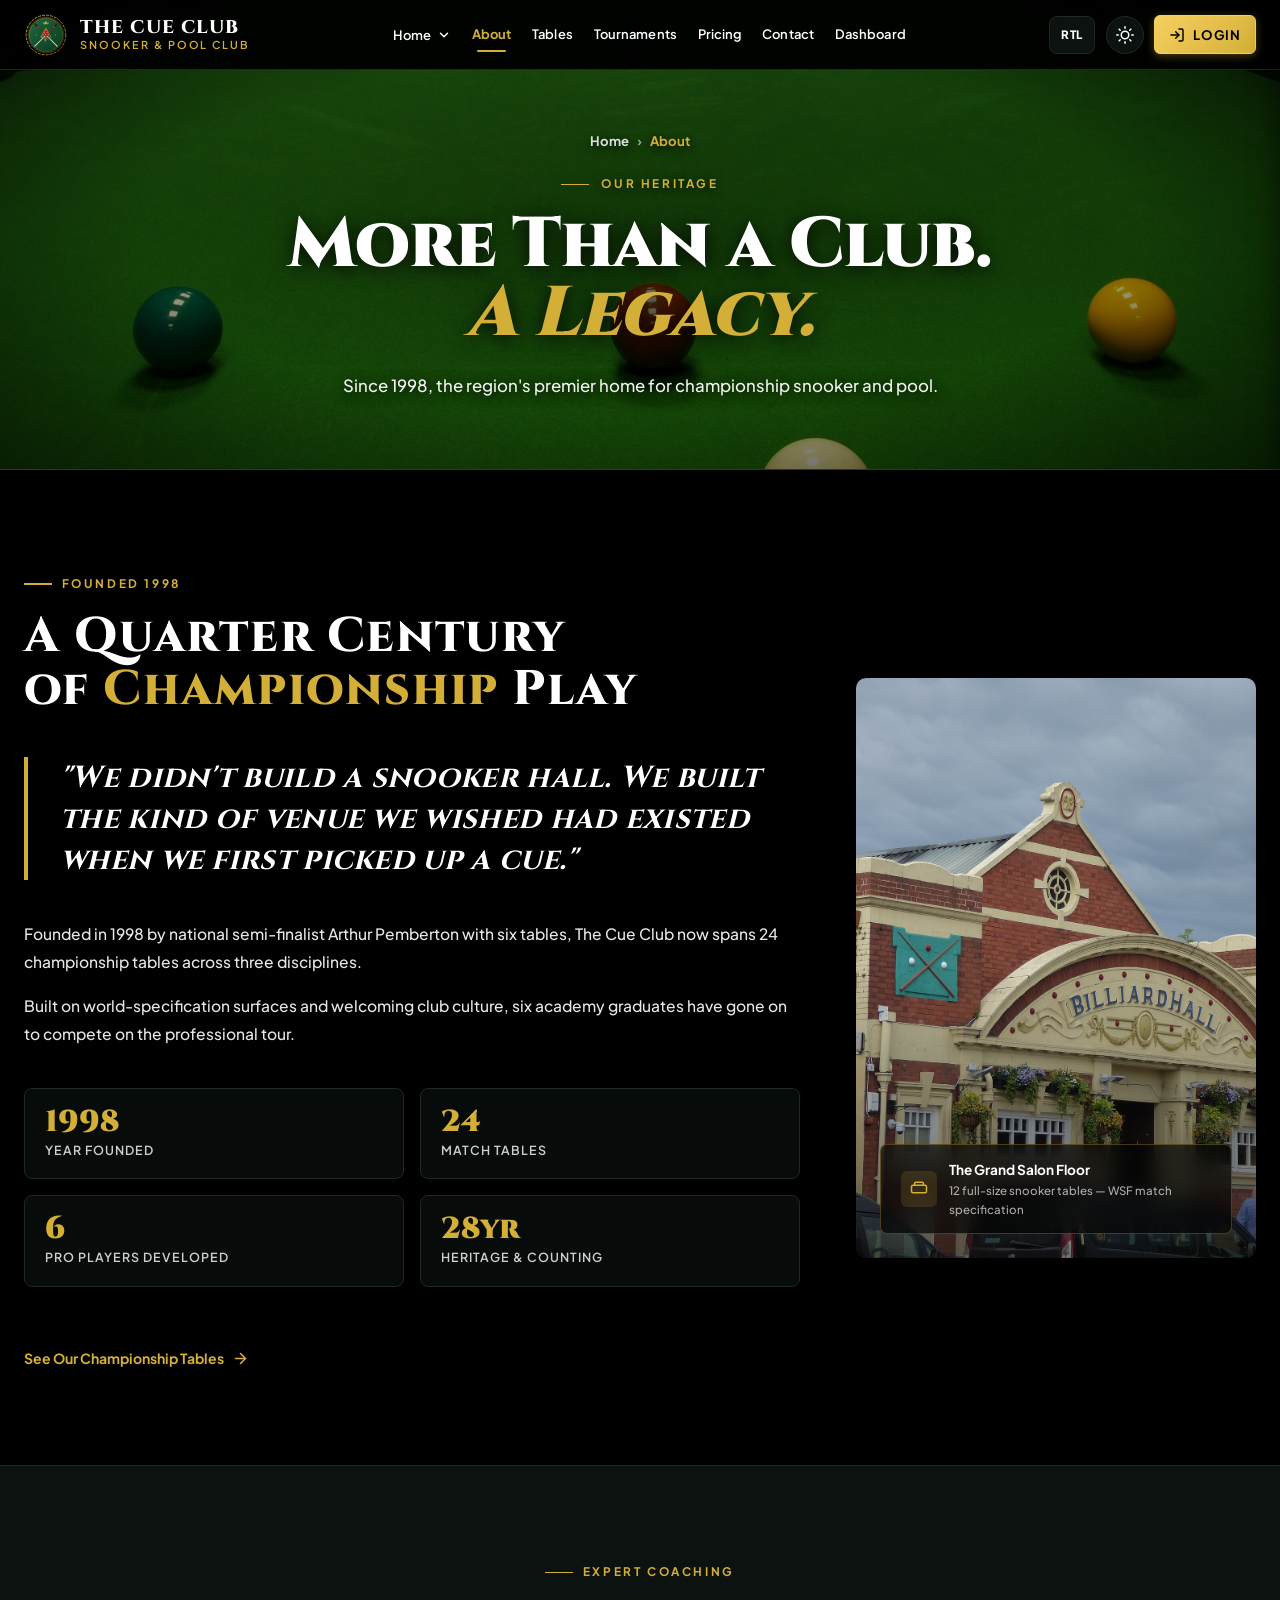
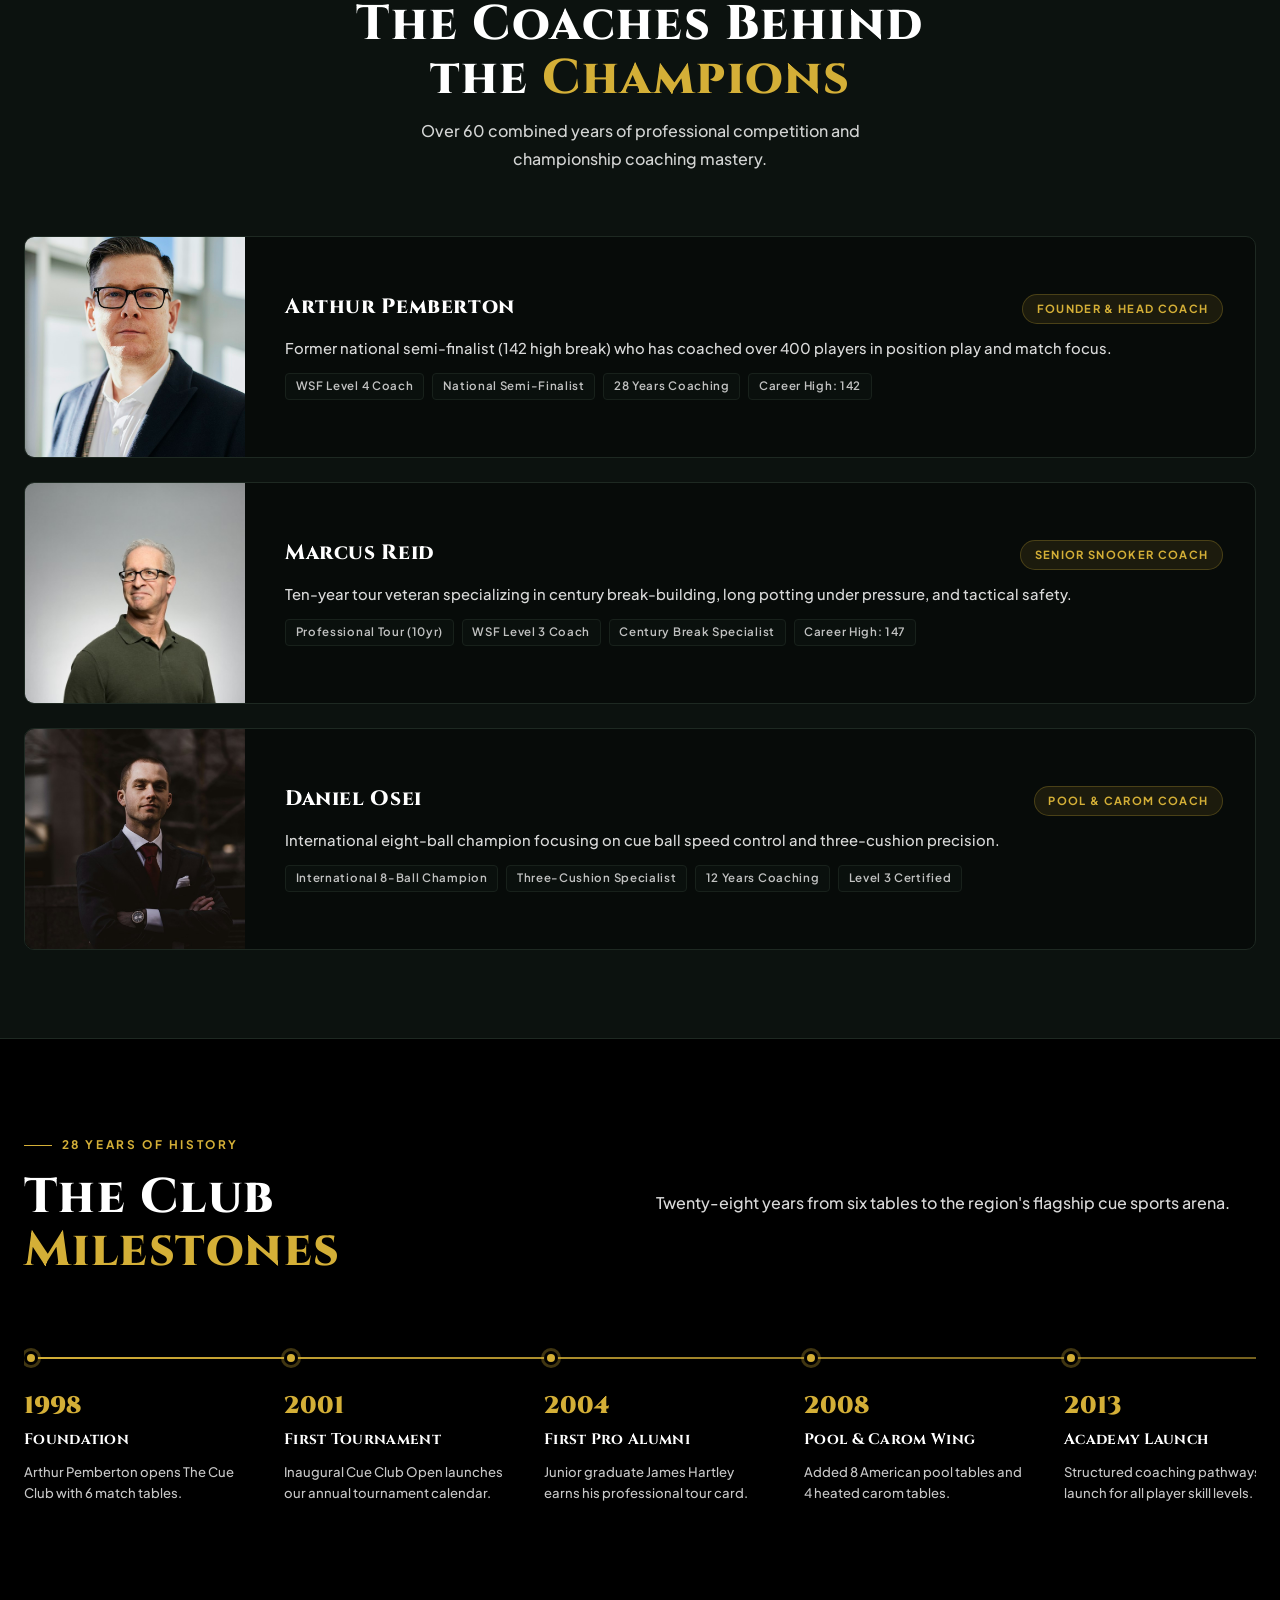
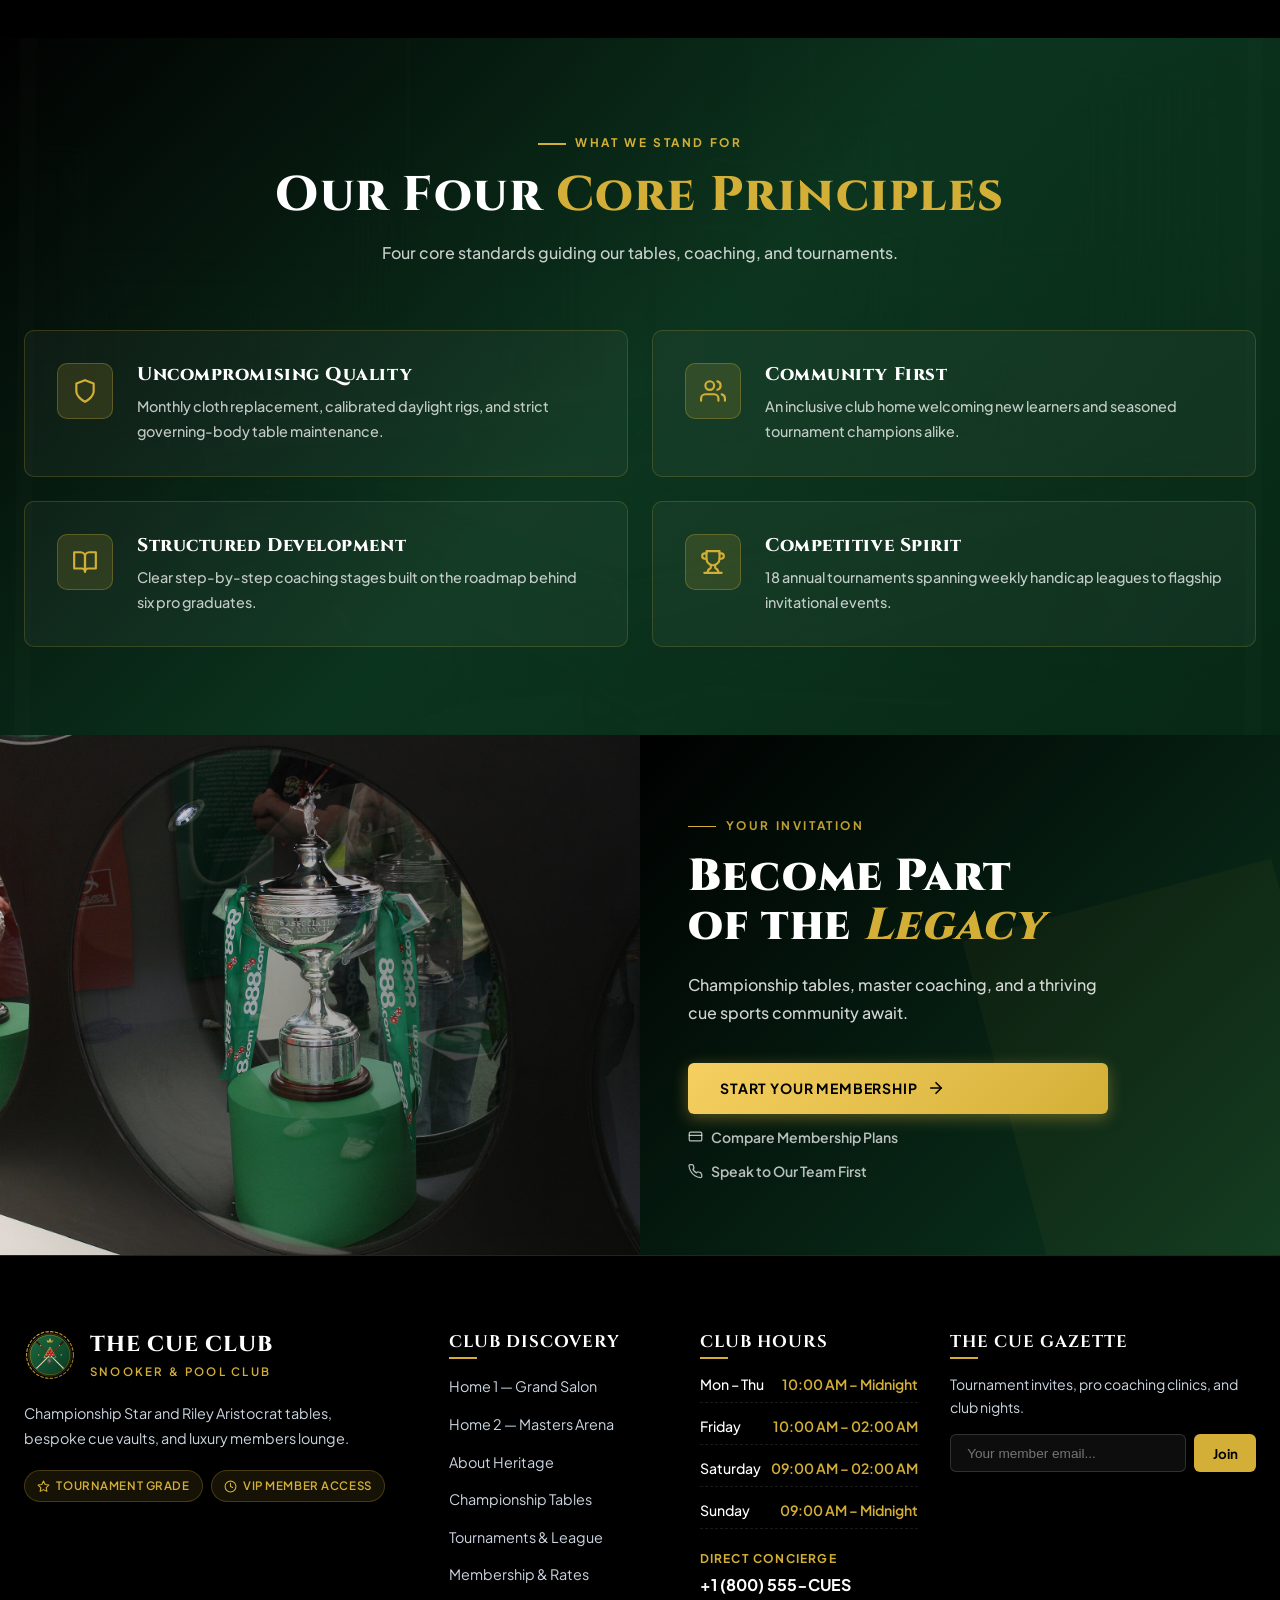
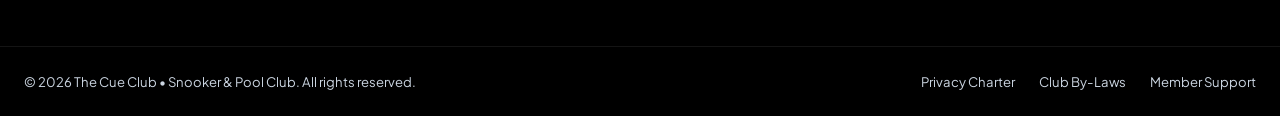
==== about.html @ bf3cac57 "Updated CSS files" ====
<!DOCTYPE html>
<html lang="en" dir="ltr" class="dark">
<head>
  <meta charset="UTF-8">
  <meta name="viewport" content="width=device-width, initial-scale=1.0">
  <title>About The Cue Club | Heritage, Coaches &amp; Values — Snooker &amp; Pool Club</title>
  <meta name="description" content="Discover the heritage, champion coaching team, club milestones, and core values behind The Cue Club — the region's premier snooker and pool venue since 1998.">
  <link rel="icon" type="image/svg+xml" href="assets/images/icons/favicon.svg">
  <link rel="preconnect" href="https://fonts.googleapis.com">
  <link rel="preconnect" href="https://fonts.gstatic.com" crossorigin>
  <link href="https://fonts.googleapis.com/css2?family=Cinzel:wght@500;600;700;800;900&family=Plus+Jakarta+Sans:wght@300;400;500;600;700;800&display=swap" rel="stylesheet">
  <link rel="stylesheet" href="assets/css/style.css">
  <link rel="stylesheet" href="assets/css/about.css">
  <link rel="stylesheet" href="assets/css/responsive.css">
</head>
<body>

  <!-- PAGE LOADER -->
  <div id="cue-loader" role="status" aria-live="polite" aria-label="Loading The Cue Club">
    <div class="loader-emblem">
      <img src="assets/images/icons/logo.svg" alt="The Cue Club" width="90" height="90">
      <div class="loader-ring"></div>
    </div>
    <span class="loader-text">The Cue Club</span>
    <span class="loader-subtext">Our Story</span>
  </div>

  <!-- FIXED HEADER -->
  <header class="cue-header" role="banner">
    <div class="cue-container header-inner">
      <a href="index.html" class="brand-link" aria-label="The Cue Club Home">
        <img src="assets/images/icons/logo.svg" alt="The Cue Club Emblem" class="brand-logo-img" width="44" height="44">
        <div class="brand-text-group">
          <span class="brand-name">The Cue Club</span>
          <span class="brand-subtext">Snooker &amp; Pool Club</span>
        </div>
      </a>
      <nav class="desktop-nav" role="navigation" aria-label="Main Navigation">
        <div class="nav-item has-dropdown">
          <button type="button" class="nav-link dropdown-toggle" aria-expanded="false" aria-haspopup="true">
            <span>Home</span>
            <svg class="dropdown-chevron" viewBox="0 0 24 24" fill="none" stroke-width="2.5" stroke-linecap="round" stroke-linejoin="round" aria-hidden="true"><polyline points="6 9 12 15 18 9"></polyline></svg>
          </button>
          <div class="dropdown-menu" role="menu">
            <a href="index.html" class="dropdown-link" role="menuitem"><span>Home 1 — Grand Salon</span><span class="dropdown-badge">Classic</span></a>
            <a href="home-2.html" class="dropdown-link" role="menuitem"><span>Home 2 — Masters Arena</span><span class="dropdown-badge">Modern</span></a>
          </div>
        </div>
        <div class="nav-item"><a href="about.html" class="nav-link active">About</a></div>
        <div class="nav-item"><a href="tables.html" class="nav-link">Tables</a></div>
        <div class="nav-item"><a href="tournaments.html" class="nav-link">Tournaments</a></div>
        <div class="nav-item"><a href="pricing.html" class="nav-link">Pricing</a></div>
        <div class="nav-item"><a href="contact.html" class="nav-link">Contact</a></div>
        <div class="nav-item"><a href="dashboard.html" class="nav-link">Dashboard</a></div>
      </nav>
      <div class="header-actions">
        <button type="button" class="ctrl-btn rtl-toggle-btn" aria-label="Toggle RTL/LTR" title="Toggle Direction">RTL</button>
        <button type="button" class="ctrl-btn theme-toggle-btn" aria-label="Toggle dark mode" title="Toggle Theme">
          <svg class="sun-icon" viewBox="0 0 24 24" fill="none" stroke-width="2" stroke-linecap="round" stroke-linejoin="round" aria-hidden="true"><circle cx="12" cy="12" r="5"></circle><line x1="12" y1="1" x2="12" y2="3"></line><line x1="12" y1="21" x2="12" y2="23"></line><line x1="4.22" y1="4.22" x2="5.64" y2="5.64"></line><line x1="18.36" y1="18.36" x2="19.78" y2="19.78"></line><line x1="1" y1="12" x2="3" y2="12"></line><line x1="21" y1="12" x2="23" y2="12"></line><line x1="4.22" y1="19.78" x2="5.64" y2="18.36"></line><line x1="18.36" y1="5.64" x2="19.78" y2="4.22"></line></svg>
          <svg class="moon-icon" viewBox="0 0 24 24" fill="none" stroke-width="2" stroke-linecap="round" stroke-linejoin="round" aria-hidden="true"><path d="M21 12.79A9 9 0 1 1 11.21 3 7 7 0 0 0 21 12.79z"></path></svg>
        </button>
        <a href="login.html" class="btn-login" aria-label="Member Login">
          <svg viewBox="0 0 24 24" fill="none" stroke-width="2.2" stroke-linecap="round" stroke-linejoin="round" aria-hidden="true"><path d="M15 3h4a2 2 0 0 1 2 2v14a2 2 0 0 1-2 2h-4"></path><polyline points="10 17 15 12 10 7"></polyline><line x1="15" y1="12" x2="3" y2="12"></line></svg>
          <span>Login</span>
        </a>
        <button type="button" class="mobile-toggle-btn" aria-label="Open mobile menu" aria-expanded="false">
          <svg viewBox="0 0 24 24" fill="none" stroke-width="2.2" stroke-linecap="round" stroke-linejoin="round" aria-hidden="true"><line x1="3" y1="12" x2="21" y2="12"></line><line x1="3" y1="6" x2="21" y2="6"></line><line x1="3" y1="18" x2="21" y2="18"></line></svg>
        </button>
      </div>
    </div>
  </header>

  <!-- MOBILE DRAWER -->
  <div class="mobile-menu-backdrop" aria-hidden="true"></div>
  <aside class="mobile-menu-drawer" role="dialog" aria-modal="true" aria-label="Mobile Navigation">
    <div class="drawer-header">
      <a href="index.html" class="brand-link">
        <img src="assets/images/icons/logo.svg" alt="The Cue Club" class="brand-logo-img" width="38" height="38">
        <div class="brand-text-group">
          <span class="brand-name">The Cue Club</span>
          <span class="brand-subtext">Snooker &amp; Pool Club</span>
        </div>
      </a>
      <button type="button" class="drawer-close-btn" aria-label="Close menu">
        <svg viewBox="0 0 24 24" fill="none" stroke-width="2.5" stroke-linecap="round" stroke-linejoin="round" aria-hidden="true"><line x1="18" y1="6" x2="6" y2="18"></line><line x1="6" y1="6" x2="18" y2="18"></line></svg>
      </button>
    </div>
    <div class="drawer-controls-bar">
      <div class="drawer-control-item">
        <span>Dark Mode</span>
        <button type="button" class="ctrl-btn theme-toggle-btn" aria-label="Toggle dark mode">
          <svg class="sun-icon" viewBox="0 0 24 24" fill="none" stroke-width="2" stroke-linecap="round" stroke-linejoin="round" aria-hidden="true"><circle cx="12" cy="12" r="5"></circle><line x1="12" y1="1" x2="12" y2="3"></line><line x1="12" y1="21" x2="12" y2="23"></line></svg>
          <svg class="moon-icon" viewBox="0 0 24 24" fill="none" stroke-width="2" stroke-linecap="round" stroke-linejoin="round" aria-hidden="true"><path d="M21 12.79A9 9 0 1 1 11.21 3 7 7 0 0 0 21 12.79z"></path></svg>
        </button>
      </div>
      <div class="drawer-control-item">
        <span>RTL / LTR</span>
        <button type="button" class="ctrl-btn rtl-toggle-btn" aria-label="Toggle RTL">RTL</button>
      </div>
    </div>
    <nav class="drawer-nav" role="navigation" aria-label="Mobile Navigation">
      <div class="mobile-accordion-item">
        <button type="button" class="mobile-nav-link mobile-accordion-toggle" aria-expanded="false">
          <span>Home</span>
          <svg class="mobile-accordion-icon" viewBox="0 0 24 24" fill="none" stroke-width="2.5" stroke-linecap="round" stroke-linejoin="round" aria-hidden="true"><polyline points="6 9 12 15 18 9"></polyline></svg>
        </button>
        <div class="mobile-submenu">
          <a href="index.html" class="mobile-sub-link"><span>Home 1 — Grand Salon</span><span class="dropdown-badge">Classic</span></a>
          <a href="home-2.html" class="mobile-sub-link"><span>Home 2 — Masters Arena</span><span class="dropdown-badge">Modern</span></a>
        </div>
      </div>
      <a href="about.html" class="mobile-nav-link active">About</a>
      <a href="tables.html" class="mobile-nav-link">Tables</a>
      <a href="tournaments.html" class="mobile-nav-link">Tournaments</a>
      <a href="pricing.html" class="mobile-nav-link">Pricing</a>
      <a href="contact.html" class="mobile-nav-link">Contact</a>
      <a href="dashboard.html" class="mobile-nav-link">Dashboard</a>
    </nav>
    <div class="drawer-footer">
      <a href="login.html" class="btn-login" aria-label="Member Login">
        <svg viewBox="0 0 24 24" fill="none" stroke-width="2.2" stroke-linecap="round" stroke-linejoin="round" aria-hidden="true"><path d="M15 3h4a2 2 0 0 1 2 2v14a2 2 0 0 1-2 2h-4"></path><polyline points="10 17 15 12 10 7"></polyline><line x1="15" y1="12" x2="3" y2="12"></line></svg>
        <span>Member Login</span>
      </a>
    </div>
  </aside>

  <main id="main-content">

    <!-- PAGE BANNER (not counted as a section) -->
    <div class="ab-page-banner" role="banner" aria-label="About Page Header">
      <div class="ab-page-banner-bg" aria-hidden="true">
        <img src="assets/images/sections/home1-tables-overview.jpg" alt="" role="presentation" width="1600" height="900">
        <div class="ab-page-banner-overlay"></div>
      </div>
      <div class="cue-container">
        <div class="ab-page-banner-inner">
          <nav class="ab-breadcrumb" aria-label="Breadcrumb">
            <a href="index.html">Home</a>
            <span class="ab-breadcrumb-sep" aria-hidden="true">›</span>
            <span class="ab-breadcrumb-current">About</span>
          </nav>
          <div class="ab-page-banner-eyebrow">
            <span class="ab-rule" aria-hidden="true"></span>
            Our Heritage
          </div>
          <h1 class="ab-page-banner-title">
            More Than a Club.<br>
            <em>A Legacy.</em>
          </h1>
          <p class="ab-page-banner-desc">Since 1998, the region's premier home for championship snooker and pool.</p>
        </div>
      </div>
    </div>

    <!-- ========================================================================
         SECTION 1 — HERITAGE STORY
         Layout: Editorial text + pull-quote LEFT | Tall framed image RIGHT
         Unique: Pull-quote bar, right-side tall portrait image, fact grid
         ======================================================================== -->
    <section class="ab-heritage" aria-label="Club Heritage Story">
      <div class="cue-container">
        <div class="ab-heritage-inner">

          <!-- Left: Text + Pull-Quote -->
          <div class="ab-heritage-left">
            <div>
              <div class="ab-eyebrow">
                <span class="ab-rule" aria-hidden="true"></span>
                Founded 1998
              </div>
              <h2 class="ab-title">A Quarter Century<br>of <span class="ab-gold">Championship</span> Play</h2>
            </div>

            <div class="ab-pull-quote">
              <p class="ab-pull-quote-text">"We didn't build a snooker hall. We built the kind of venue we wished had existed when we first picked up a cue."</p>
            </div>

            <div class="ab-heritage-body">
              <p>Founded in 1998 by national semi-finalist Arthur Pemberton with six tables, The Cue Club now spans 24 championship tables across three disciplines.</p>
              <p>Built on world-specification surfaces and welcoming club culture, six academy graduates have gone on to compete on the professional tour.</p>
            </div>

            <div class="ab-heritage-facts">
              <div class="ab-fact-item">
                <span class="ab-fact-num">1998</span>
                <span class="ab-fact-label">Year Founded</span>
              </div>
              <div class="ab-fact-item">
                <span class="ab-fact-num">24</span>
                <span class="ab-fact-label">Match Tables</span>
              </div>
              <div class="ab-fact-item">
                <span class="ab-fact-num">6</span>
                <span class="ab-fact-label">Pro Players Developed</span>
              </div>
              <div class="ab-fact-item">
                <span class="ab-fact-num">28yr</span>
                <span class="ab-fact-label">Heritage &amp; Counting</span>
              </div>
            </div>

            <a href="tables.html" class="ab-link" aria-label="See our championship tables">
              <span>See Our Championship Tables</span>
              <svg viewBox="0 0 24 24" fill="none" stroke-width="2.2" stroke-linecap="round" stroke-linejoin="round" aria-hidden="true"><line x1="5" y1="12" x2="19" y2="12"></line><polyline points="12 5 19 12 12 19"></polyline></svg>
            </a>
          </div>

          <!-- Right: Tall Framed Image -->
          <div class="ab-heritage-img-col">
            <div class="ab-heritage-img-frame">
              <img src="assets/images/about/about-heritage-interior.jpg"
                   alt="Grand interior of The Cue Club showing rows of championship tables under warm overhead spotlights in the heritage venue"
                   width="800" height="1000" loading="lazy">
              <div class="ab-heritage-img-caption">
                <div class="ab-heritage-img-caption-icon" aria-hidden="true">
                  <svg viewBox="0 0 24 24" fill="none" stroke-width="2" stroke-linecap="round" stroke-linejoin="round"><rect x="2" y="7" width="20" height="10" rx="2"></rect><path d="M6 7V5a2 2 0 0 1 2-2h8a2 2 0 0 1 2 2v2"></path></svg>
                </div>
                <div class="ab-heritage-img-caption-text">
                  <strong>The Grand Salon Floor</strong>
                  <span>12 full-size snooker tables — WSF match specification</span>
                </div>
              </div>
            </div>
          </div>

        </div>
      </div>
    </section>

    <!-- ========================================================================
         SECTION 2 — COACHING TEAM
         Layout: 3 horizontal coach biography rows (portrait left + text right)
         Unique: Horizontal biopraphical rows — not cards, not mosaic, not timeline
         ======================================================================== -->
    <section class="ab-team" aria-label="Coaching Team">
      <div class="cue-container">

        <div class="ab-team-header">
          <div class="ab-eyebrow" style="justify-content:center;">
            <span class="ab-rule" aria-hidden="true"></span>
            Expert Coaching
          </div>
          <h2 class="ab-title">The Coaches Behind<br>the <span class="ab-gold">Champions</span></h2>
          <p>Over 60 combined years of professional competition and championship coaching mastery.</p>
        </div>

        <div class="ab-team-list">

          <!-- Coach 1 -->
          <article class="ab-coach-row">
            <div class="ab-coach-portrait">
              <img src="assets/images/about/about-coach-1.jpg"
                   alt="Arthur Pemberton, Founder and Head Coach at The Cue Club, former national semi-finalist"
                   width="440" height="440" loading="lazy">
            </div>
            <div class="ab-coach-info">
              <div class="ab-coach-title-row">
                <h3 class="ab-coach-name">Arthur Pemberton</h3>
                <span class="ab-coach-role">Founder &amp; Head Coach</span>
              </div>
              <p class="ab-coach-bio">Former national semi-finalist (142 high break) who has coached over 400 players in position play and match focus.</p>
              <div class="ab-coach-credentials">
                <span class="ab-credential-tag">WSF Level 4 Coach</span>
                <span class="ab-credential-tag">National Semi-Finalist</span>
                <span class="ab-credential-tag">28 Years Coaching</span>
                <span class="ab-credential-tag">Career High: 142</span>
              </div>
            </div>
          </article>

          <!-- Coach 2 -->
          <article class="ab-coach-row">
            <div class="ab-coach-portrait">
              <img src="assets/images/about/about-coach-2.jpg"
                   alt="Marcus Reid, Senior Snooker Coach at The Cue Club specialising in break-building and tournament preparation"
                   width="440" height="440" loading="lazy">
            </div>
            <div class="ab-coach-info">
              <div class="ab-coach-title-row">
                <h3 class="ab-coach-name">Marcus Reid</h3>
                <span class="ab-coach-role">Senior Snooker Coach</span>
              </div>
              <p class="ab-coach-bio">Ten-year tour veteran specializing in century break-building, long potting under pressure, and tactical safety.</p>
              <div class="ab-coach-credentials">
                <span class="ab-credential-tag">Professional Tour (10yr)</span>
                <span class="ab-credential-tag">WSF Level 3 Coach</span>
                <span class="ab-credential-tag">Century Break Specialist</span>
                <span class="ab-credential-tag">Career High: 147</span>
              </div>
            </div>
          </article>

          <!-- Coach 3 -->
          <article class="ab-coach-row">
            <div class="ab-coach-portrait">
              <img src="assets/images/about/about-coach-3.jpg"
                   alt="Daniel Osei, Pool and Carom Coach at The Cue Club, international eight-ball champion"
                   width="440" height="440" loading="lazy">
            </div>
            <div class="ab-coach-info">
              <div class="ab-coach-title-row">
                <h3 class="ab-coach-name">Daniel Osei</h3>
                <span class="ab-coach-role">Pool &amp; Carom Coach</span>
              </div>
              <p class="ab-coach-bio">International eight-ball champion focusing on cue ball speed control and three-cushion precision.</p>
              <div class="ab-coach-credentials">
                <span class="ab-credential-tag">International 8-Ball Champion</span>
                <span class="ab-credential-tag">Three-Cushion Specialist</span>
                <span class="ab-credential-tag">12 Years Coaching</span>
                <span class="ab-credential-tag">Level 3 Certified</span>
              </div>
            </div>
          </article>

        </div>
      </div>
    </section>

    <!-- ========================================================================
         SECTION 3 — CLUB MILESTONES TIMELINE (Horizontal Scroll)
         Layout: Horizontal scrollable milestone track with connecting gold line
         Unique: Horizontal milestone timeline — H2 used vertical, H1 unused
         ======================================================================== -->
    <section class="ab-milestones" aria-label="Club History Milestones">
      <div class="cue-container">

        <div class="ab-milestones-header">
          <div>
            <div class="ab-eyebrow">
              <span class="ab-rule" aria-hidden="true"></span>
              28 Years of History
            </div>
            <h2 class="ab-title">The Club<br><span class="ab-gold">Milestones</span></h2>
          </div>
          <div class="ab-milestones-header-right">
            <p>Twenty-eight years from six tables to the region's flagship cue sports arena.</p>
          </div>
        </div>

        <!-- Horizontal scrollable timeline -->
        <div class="ab-timeline-scroll" role="region" aria-label="Scrollable club history timeline">
          <div class="ab-timeline-track">

            <div class="ab-milestone">
              <div class="ab-milestone-dot" aria-hidden="true"></div>
              <div class="ab-milestone-year">1998</div>
              <div class="ab-milestone-title">Foundation</div>
              <p class="ab-milestone-desc">Arthur Pemberton opens The Cue Club with 6 match tables.</p>
            </div>

            <div class="ab-milestone">
              <div class="ab-milestone-dot" aria-hidden="true"></div>
              <div class="ab-milestone-year">2001</div>
              <div class="ab-milestone-title">First Tournament</div>
              <p class="ab-milestone-desc">Inaugural Cue Club Open launches our annual tournament calendar.</p>
            </div>

            <div class="ab-milestone">
              <div class="ab-milestone-dot" aria-hidden="true"></div>
              <div class="ab-milestone-year">2004</div>
              <div class="ab-milestone-title">First Pro Alumni</div>
              <p class="ab-milestone-desc">Junior graduate James Hartley earns his professional tour card.</p>
            </div>

            <div class="ab-milestone">
              <div class="ab-milestone-dot" aria-hidden="true"></div>
              <div class="ab-milestone-year">2008</div>
              <div class="ab-milestone-title">Pool &amp; Carom Wing</div>
              <p class="ab-milestone-desc">Added 8 American pool tables and 4 heated carom tables.</p>
            </div>

            <div class="ab-milestone">
              <div class="ab-milestone-dot" aria-hidden="true"></div>
              <div class="ab-milestone-year">2013</div>
              <div class="ab-milestone-title">Academy Launch</div>
              <p class="ab-milestone-desc">Structured coaching pathways launch for all player skill levels.</p>
            </div>

            <div class="ab-milestone">
              <div class="ab-milestone-dot" aria-hidden="true"></div>
              <div class="ab-milestone-year">2017</div>
              <div class="ab-milestone-title">WSF Accreditation</div>
              <p class="ab-milestone-desc">Awarded World Snooker Federation coaching facility accreditation.</p>
            </div>

            <div class="ab-milestone">
              <div class="ab-milestone-dot" aria-hidden="true"></div>
              <div class="ab-milestone-year">2021</div>
              <div class="ab-milestone-title">Digital Dashboard</div>
              <p class="ab-milestone-desc">Launched online table reservations, hours tracking, and tournament entry.</p>
            </div>

            <div class="ab-milestone">
              <div class="ab-milestone-dot" aria-hidden="true"></div>
              <div class="ab-milestone-year">2026</div>
              <div class="ab-milestone-title">Today</div>
              <p class="ab-milestone-desc">24 championship tables, 1,200+ members, and 18 annual tournaments.</p>
            </div>

          </div>
        </div>

      </div>
    </section>

    <!-- ========================================================================
         SECTION 4 — VALUES & PHILOSOPHY
         Layout: Full-width emerald field + 2×2 value pillars grid with icons
         Unique: Brand philosophy on immersive emerald background — not in H1 or H2
         ======================================================================== -->
    <section class="ab-values" aria-label="Club Values and Philosophy">
      <div class="ab-values-bg" aria-hidden="true">
        <img src="assets/images/about/about-club-philosophy.jpg"
             alt="" role="presentation" width="1400" height="800" loading="lazy">
        <div class="ab-values-bg-overlay"></div>
      </div>
      <div class="ab-values-inner">
        <div class="cue-container">

          <div class="ab-values-header">
            <div class="ab-eyebrow" style="justify-content:center;">
              <span class="ab-rule" aria-hidden="true"></span>
              What We Stand For
            </div>
            <h2 class="ab-title">Our Four <span style="color:var(--color-gold);">Core Principles</span></h2>
            <p>Four core standards guiding our tables, coaching, and tournaments.</p>
          </div>

          <div class="ab-values-grid">

            <div class="ab-value-block">
              <div class="ab-value-icon" aria-hidden="true">
                <svg viewBox="0 0 24 24" fill="none" stroke-width="2" stroke-linecap="round" stroke-linejoin="round"><path d="M12 22s8-4 8-10V5l-8-3-8 3v7c0 6 8 10 8 10z"></path></svg>
              </div>
              <div class="ab-value-text">
                <h3 class="ab-value-title">Uncompromising Quality</h3>
                <p class="ab-value-desc">Monthly cloth replacement, calibrated daylight rigs, and strict governing-body table maintenance.</p>
              </div>
            </div>

            <div class="ab-value-block">
              <div class="ab-value-icon" aria-hidden="true">
                <svg viewBox="0 0 24 24" fill="none" stroke-width="2" stroke-linecap="round" stroke-linejoin="round"><path d="M17 21v-2a4 4 0 0 0-4-4H5a4 4 0 0 0-4 4v2"></path><circle cx="9" cy="7" r="4"></circle><path d="M23 21v-2a4 4 0 0 0-3-3.87"></path><path d="M16 3.13a4 4 0 0 1 0 7.75"></path></svg>
              </div>
              <div class="ab-value-text">
                <h3 class="ab-value-title">Community First</h3>
                <p class="ab-value-desc">An inclusive club home welcoming new learners and seasoned tournament champions alike.</p>
              </div>
            </div>

            <div class="ab-value-block">
              <div class="ab-value-icon" aria-hidden="true">
                <svg viewBox="0 0 24 24" fill="none" stroke-width="2" stroke-linecap="round" stroke-linejoin="round"><path d="M2 3h6a4 4 0 0 1 4 4v14a3 3 0 0 0-3-3H2z"></path><path d="M22 3h-6a4 4 0 0 0-4 4v14a3 3 0 0 1 3-3h7z"></path></svg>
              </div>
              <div class="ab-value-text">
                <h3 class="ab-value-title">Structured Development</h3>
                <p class="ab-value-desc">Clear step-by-step coaching stages built on the roadmap behind six pro graduates.</p>
              </div>
            </div>

            <div class="ab-value-block">
              <div class="ab-value-icon" aria-hidden="true">
                <svg viewBox="0 0 24 24" fill="none" stroke-width="2" stroke-linecap="round" stroke-linejoin="round"><path d="M6 9H4.5a2.5 2.5 0 0 1 0-5H6"></path><path d="M18 9h1.5a2.5 2.5 0 0 0 0-5H18"></path><path d="M4 22h16"></path><path d="M10 14.66V17c0 .55-.47.98-.97 1.21C7.85 18.75 7 20.24 7 22"></path><path d="M14 14.66V17c0 .55.47.98.97 1.21C16.15 18.75 17 20.24 17 22"></path><path d="M18 2H6v7a6 6 0 0 0 12 0V2z"></path></svg>
              </div>
              <div class="ab-value-text">
                <h3 class="ab-value-title">Competitive Spirit</h3>
                <p class="ab-value-desc">18 annual tournaments spanning weekly handicap leagues to flagship invitational events.</p>
              </div>
            </div>

          </div>
        </div>
      </div>
    </section>

    <!-- ========================================================================
         SECTION 5 — CLOSING CTA (Mandatory Final Section)
         Layout: Left full image panel | Right dark emerald content side
         Reversed from Heritage section (Heritage: image right; CTA: image left)
         ======================================================================== -->
    <section class="ab-cta" aria-label="Join The Cue Club Membership CTA">
      <div class="ab-cta-inner">

        <!-- Left: Image -->
        <div class="ab-cta-img-side">
          <img src="assets/images/about/about-trophy-wall.jpg"
               alt="The Cue Club trophy wall displaying tournament victories and championship shields spanning 28 years of competitive history"
               width="900" height="700" loading="lazy">
          <div class="ab-cta-img-overlay" aria-hidden="true"></div>
        </div>

        <!-- Right: Dark Content Panel -->
        <div class="ab-cta-content-side">
          <div class="ab-cta-content">
            <div class="ab-eyebrow" style="color:rgba(212,175,55,0.9);">
              <span class="ab-rule" aria-hidden="true"></span>
              Your Invitation
            </div>
            <h2 class="ab-cta-title">
              Become Part<br>of the <em>Legacy</em>
            </h2>
            <p class="ab-cta-desc">Championship tables, master coaching, and a thriving cue sports community await.</p>
            <div class="ab-cta-actions">
              <a href="login.html" class="ab-btn" aria-label="Start your membership today">
                <span>Start Your Membership</span>
                <svg viewBox="0 0 24 24" fill="none" stroke-width="2.2" stroke-linecap="round" stroke-linejoin="round" aria-hidden="true"><line x1="5" y1="12" x2="19" y2="12"></line><polyline points="12 5 19 12 12 19"></polyline></svg>
              </a>
              <a href="pricing.html" class="ab-cta-sublink" aria-label="View membership pricing">
                <svg viewBox="0 0 24 24" fill="none" stroke-width="2" stroke-linecap="round" stroke-linejoin="round" aria-hidden="true"><rect x="2" y="5" width="20" height="14" rx="2"></rect><line x1="2" y1="10" x2="22" y2="10"></line></svg>
                <span>Compare Membership Plans</span>
              </a>
              <a href="contact.html" class="ab-cta-sublink" aria-label="Contact the club">
                <svg viewBox="0 0 24 24" fill="none" stroke-width="2" stroke-linecap="round" stroke-linejoin="round" aria-hidden="true"><path d="M22 16.92v3a2 2 0 0 1-2.18 2 19.79 19.79 0 0 1-8.63-3.07A19.5 19.5 0 0 1 4.69 12 19.79 19.79 0 0 1 1.65 3.18 2 2 0 0 1 3.62 1h3a2 2 0 0 1 2 1.72c.127.96.361 1.903.7 2.81a2 2 0 0 1-.45 2.11L7.91 8.6a16 16 0 0 0 5.55 5.55l.96-.86a2 2 0 0 1 2.11-.45c.907.339 1.85.573 2.81.7A2 2 0 0 1 21 15.4z"></path></svg>
                <span>Speak to Our Team First</span>
              </a>
            </div>
          </div>
        </div>

      </div>
    </section>

  </main>

  <!-- SCROLL TO TOP -->
  <button id="scroll-to-top" type="button" aria-label="Scroll to top">
    <svg viewBox="0 0 24 24" fill="none" stroke-width="2.5" stroke-linecap="round" stroke-linejoin="round" aria-hidden="true"><polyline points="18 15 12 9 6 15"></polyline></svg>
  </button>

  <!-- SHARED FOOTER -->
  <footer class="cue-footer" role="contentinfo">
    <div class="cue-container footer-top">
      <div class="footer-grid">
        <div class="footer-brand-col">
          <div class="footer-brand-header">
            <img src="assets/images/icons/logo.svg" alt="The Cue Club Crest" class="footer-logo-img" width="52" height="52">
            <div>
              <span class="footer-brand-name">The Cue Club</span>
              <div class="footer-brand-sub">Snooker &amp; Pool Club</div>
            </div>
          </div>
          <p class="footer-bio">Championship Star and Riley Aristocrat tables, bespoke cue vaults, and luxury members lounge.</p>
          <div class="footer-badges">
            <span class="footer-badge">
              <svg viewBox="0 0 24 24" fill="none" stroke-width="2" stroke-linecap="round" stroke-linejoin="round" aria-hidden="true"><path d="M12 2l3.09 6.26L22 9.27l-5 4.87 1.18 6.88L12 17.77l-6.18 3.25L7 14.14 2 9.27l6.91-1.01L12 2z"></path></svg>
              Tournament Grade
            </span>
            <span class="footer-badge">
              <svg viewBox="0 0 24 24" fill="none" stroke-width="2" stroke-linecap="round" stroke-linejoin="round" aria-hidden="true"><circle cx="12" cy="12" r="10"></circle><polyline points="12 6 12 12 16 14"></polyline></svg>
              VIP Member Access
            </span>
          </div>
        </div>
        <div>
          <h4 class="footer-heading">Club Discovery</h4>
          <ul class="footer-links">
            <li><a href="index.html">Home 1 — Grand Salon</a></li>
            <li><a href="home-2.html">Home 2 — Masters Arena</a></li>
            <li><a href="about.html">About Heritage</a></li>
            <li><a href="tables.html">Championship Tables</a></li>
            <li><a href="tournaments.html">Tournaments &amp; League</a></li>
            <li><a href="pricing.html">Membership &amp; Rates</a></li>
          </ul>
        </div>
        <div>
          <h4 class="footer-heading">Club Hours</h4>
          <div class="footer-schedule">
            <div class="schedule-row"><span class="schedule-day">Mon &ndash; Thu</span><span class="schedule-time">10:00 AM &ndash; Midnight</span></div>
            <div class="schedule-row"><span class="schedule-day">Friday</span><span class="schedule-time">10:00 AM &ndash; 02:00 AM</span></div>
            <div class="schedule-row"><span class="schedule-day">Saturday</span><span class="schedule-time">09:00 AM &ndash; 02:00 AM</span></div>
            <div class="schedule-row"><span class="schedule-day">Sunday</span><span class="schedule-time">09:00 AM &ndash; Midnight</span></div>
          </div>
          <div style="margin-top:1.25rem">
            <div style="font-size:.75rem;text-transform:uppercase;letter-spacing:.1em;color:var(--color-gold);font-weight:700">Direct Concierge</div>
            <div style="color:#fff;font-weight:700;font-size:1rem;margin-top:.25rem">+1 (800) 555-CUES</div>
          </div>
        </div>
        <div>
          <h4 class="footer-heading">The Cue Gazette</h4>
          <p class="footer-newsletter-text">Tournament invites, pro coaching clinics, and club nights.</p>
          <form class="footer-newsletter-form" onsubmit="event.preventDefault();">
            <input type="email" class="newsletter-input" placeholder="Your member email..." required aria-label="Newsletter email">
            <button type="submit" class="newsletter-btn">Join</button>
          </form>
        </div>
      </div>
    </div>
    <div class="footer-bottom">
      <div class="cue-container footer-bottom-inner">
        <div>&copy; 2026 The Cue Club &bull; Snooker &amp; Pool Club. All rights reserved.</div>
        <ul class="footer-bottom-links">
          <li><a href="#">Privacy Charter</a></li>
          <li><a href="#">Club By-Laws</a></li>
          <li><a href="contact.html">Member Support</a></li>
        </ul>
      </div>
    </div>
  </footer>

  <script src="assets/js/main.js"></script>
</body>
</html>
---- assets/css/style.css ----
/* ==========================================================================
   THE CUE CLUB - GLOBAL STYLESHEET (style.css)
   Clean, Modern, Luxury Snooker & Pool Club
   Pure Vanilla CSS + Tailwind Compatibility
   ========================================================================== */

/* --- Google Fonts Import --- */
@import url('https://fonts.googleapis.com/css2?family=Cinzel:wght@500;600;700;800;900&family=Plus+Jakarta+Sans:wght@300;400;500;600;700;800&display=swap');

/* --- Root Design System Tokens --- */
:root {
  /* Brand Colors */
  --color-primary: #0B4626;        /* Deep Emerald Championship Baize */
  --color-primary-light: #166534;
  --color-primary-dark: #062B16;
  --color-gold: #D4AF37;           /* Tournament Brass / Gold Accent */
  --color-gold-hover: #F5D061;
  --color-gold-dark: #A17C1B;
  
  /* Neutral Palette - Light Mode Default */
  --bg-body: #F8FAF9;
  --bg-surface: #FFFFFF;
  --bg-surface-elevated: #F1F5F3;
  --text-main: #0F172A;
  --text-muted: #475569;
  --text-light: #64748B;
  --border-color: #E2E8F0;
  --border-subtle: #EBEFED;
  
  /* Header Specifics */
  --header-height: 70px;
  --header-bg: rgba(255, 255, 255, 0.94);
  --header-border: rgba(226, 232, 240, 0.8);
  
  /* Footer Specifics */
  --footer-bg: #09120E;
  --footer-text: #FFFFFF;
  --footer-text-muted: #CBD5E1;
  --footer-border: rgba(212, 175, 55, 0.15);

  /* Typography */
  --font-heading: 'Cinzel', serif;
  --font-body: 'Plus Jakarta Sans', -apple-system, BlinkMacSystemFont, 'Segoe UI', Roboto, sans-serif;
  
  /* Transitions */
  --transition-fast: 0.15s ease;
  --transition-normal: 0.25s ease;
  --transition-smooth: 0.4s cubic-bezier(0.16, 1, 0.3, 1);
  
  /* Shadows */
  --shadow-sm: 0 1px 2px 0 rgba(0, 0, 0, 0.05);
  --shadow-md: 0 4px 6px -1px rgba(0, 0, 0, 0.1), 0 2px 4px -1px rgba(0, 0, 0, 0.06);
  --shadow-lg: 0 10px 15px -3px rgba(0, 0, 0, 0.1), 0 4px 6px -2px rgba(0, 0, 0, 0.05);
  --shadow-gold: 0 0 15px rgba(212, 175, 55, 0.25);
  
  /* Z-Index System */
  --z-sticky: 100;
  --z-header: 1000;
  --z-dropdown: 1050;
  --z-mobile-drawer: 1100;
  --z-loader: 9999;
}

/* ==========================================================================
   STRICT DARK MODE (#000000 - Pure Black)
   Mandatory: Must be #000000, NOT #181818, #1F1F1F, #222222, #242424
   ========================================================================== */
html.dark {
  --bg-body: #000000 !important;
  --bg-surface: #070B09 !important;
  --bg-surface-elevated: #0C120F !important;
  --text-main: #FFFFFF !important;
  --text-muted: #CBD5E1 !important;
  --text-light: #94A3B8 !important;
  --border-color: #1E2922 !important;
  --border-subtle: #141E18 !important;
  
  --header-bg: rgba(0, 0, 0, 0.95) !important;
  --header-border: rgba(212, 175, 55, 0.2) !important;
  
  --footer-bg: #000000 !important;
  --footer-border: rgba(212, 175, 55, 0.2) !important;
}

/* Reset & Box Sizing */
*, *::before, *::after {
  box-sizing: border-box;
  margin: 0;
  padding: 0;
}

html {
  font-size: 16px;
  scroll-behavior: smooth;
  -webkit-text-size-adjust: 100%;
}

body {
  font-family: var(--font-body);
  background-color: var(--bg-body);
  color: var(--text-main);
  line-height: 1.6;
  min-height: 100vh;
  display: flex;
  flex-direction: column;
  overflow-x: hidden;
  transition: background-color var(--transition-normal), color var(--transition-normal);
}

h1, h2, h3, h4, h5, h6 {
  font-family: var(--font-heading);
  letter-spacing: 0.02em;
  font-weight: 700;
  line-height: 1.25;
}

a {
  color: inherit;
  text-decoration: none;
  transition: color var(--transition-fast);
}

img, svg {
  display: block;
  max-width: 100%;
}

button {
  font-family: inherit;
  cursor: pointer;
  border: none;
  background: transparent;
  outline: none;
}

/* Accessible focus ring */
a:focus-visible, button:focus-visible, input:focus-visible, select:focus-visible {
  outline: 2px solid var(--color-gold);
  outline-offset: 3px;
}

/* Container */
.cue-container {
  width: 100%;
  max-width: 1280px;
  margin-left: auto;
  margin-right: auto;
  padding-left: 1.5rem;
  padding-right: 1.5rem;
}

/* ==========================================================================
   PAGE LOADER (Branded Logo Animation)
   ========================================================================== */
#cue-loader {
  position: fixed;
  inset: 0;
  background-color: #000000;
  z-index: var(--z-loader);
  display: flex;
  flex-direction: column;
  align-items: center;
  justify-content: center;
  transition: opacity 0.5s ease, visibility 0.5s ease;
}

#cue-loader.loaded {
  opacity: 0;
  visibility: hidden;
  pointer-events: none;
}

.loader-emblem {
  position: relative;
  width: 90px;
  height: 90px;
  animation: loaderPulse 2s infinite ease-in-out;
}

.loader-emblem img {
  width: 100%;
  height: 100%;
  object-fit: contain;
}

.loader-ring {
  position: absolute;
  inset: -10px;
  border: 2px dashed var(--color-gold);
  border-radius: 50%;
  animation: loaderSpin 6s linear infinite;
}

.loader-text {
  margin-top: 1.5rem;
  font-family: var(--font-heading);
  font-size: 1.15rem;
  font-weight: 700;
  letter-spacing: 0.25em;
  text-transform: uppercase;
  color: var(--color-gold);
}

.loader-subtext {
  font-size: 0.75rem;
  color: #94A3B8;
  letter-spacing: 0.15em;
  text-transform: uppercase;
  margin-top: 0.35rem;
}

@keyframes loaderSpin {
  100% { transform: rotate(360deg); }
}

@keyframes loaderPulse {
  0%, 100% { transform: scale(1); filter: drop-shadow(0 0 10px rgba(212, 175, 55, 0.3)); }
  50% { transform: scale(1.05); filter: drop-shadow(0 0 25px rgba(212, 175, 55, 0.7)); }
}

/* ==========================================================================
   FIXED SINGLE-LINE HEADER
   Requirements: Compact height, fixed at top (does not scroll off),
   single line, Logo + Brand + 6 Nav items + RTL + Dark mode + Login button.
   ========================================================================== */
.cue-header {
  position: fixed;
  top: 0;
  left: 0;
  right: 0;
  height: var(--header-height);
  background-color: var(--header-bg);
  backdrop-filter: blur(12px);
  -webkit-backdrop-filter: blur(12px);
  border-bottom: 1px solid var(--header-border);
  z-index: var(--z-header);
  transition: background-color var(--transition-normal), border-color var(--transition-normal), box-shadow var(--transition-normal);
}

.cue-header.scrolled {
  box-shadow: 0 4px 20px rgba(0, 0, 0, 0.25);
  height: 64px;
}

.header-inner {
  height: 100%;
  display: flex;
  align-items: center;
  justify-content: space-between;
  gap: 1.5rem;
  white-space: nowrap;
}

/* Brand Identity */
.brand-link {
  display: flex;
  align-items: center;
  gap: 0.75rem;
  text-decoration: none;
  flex-shrink: 0;
}

.brand-logo-img {
  width: 44px;
  height: 44px;
  object-fit: contain;
  transition: transform var(--transition-fast);
}

.brand-link:hover .brand-logo-img {
  transform: rotate(5deg) scale(1.05);
}

.brand-text-group {
  display: flex;
  flex-direction: column;
  line-height: 1.1;
}

.brand-name {
  font-family: var(--font-heading);
  font-size: 1.15rem;
  font-weight: 800;
  letter-spacing: 0.06em;
  color: var(--text-main);
  text-transform: uppercase;
}

.brand-subtext {
  font-size: 0.68rem;
  font-weight: 600;
  letter-spacing: 0.18em;
  color: var(--color-gold);
  text-transform: uppercase;
}

/* Desktop Navigation (Exactly 6 Nav Items) */
.desktop-nav {
  display: flex;
  align-items: center;
  gap: 0.25rem;
  list-style: none;
  margin: 0;
  padding: 0;
}

.nav-item {
  position: relative;
}

.nav-link {
  display: inline-flex;
  align-items: center;
  gap: 0.35rem;
  padding: 0.5rem 0.85rem;
  font-size: 0.875rem;
  font-weight: 600;
  letter-spacing: 0.02em;
  color: var(--text-main);
  border-radius: 6px;
  transition: all var(--transition-fast);
}

.nav-link:hover {
  color: var(--color-gold);
  background-color: rgba(212, 175, 55, 0.08);
}

.nav-link.active {
  color: var(--color-gold);
  font-weight: 700;
  position: relative;
}

.nav-link.active::after {
  content: '';
  position: absolute;
  bottom: 0px;
  left: 0.85rem;
  right: 0.85rem;
  height: 2px;
  background-color: var(--color-gold);
  border-radius: 2px;
}

/* Dropdown Arrow SVG */
.dropdown-chevron {
  width: 14px;
  height: 14px;
  transition: transform var(--transition-fast);
  stroke: currentColor;
}

.nav-item.dropdown-open .dropdown-chevron {
  transform: rotate(180deg);
}

/* Home Dropdown Menu (CLICK-ONLY, Hover NEVER opens it) */
.dropdown-menu {
  position: absolute;
  top: calc(100% + 8px);
  left: 0;
  min-width: 200px;
  background-color: var(--bg-surface);
  border: 1px solid var(--border-color);
  border-radius: 8px;
  padding: 0.5rem;
  box-shadow: 0 10px 25px -5px rgba(0, 0, 0, 0.2);
  display: none;
  flex-direction: column;
  gap: 0.25rem;
  z-index: var(--z-dropdown);
  animation: dropdownFadeIn 0.2s cubic-bezier(0.16, 1, 0.3, 1);
}

.nav-item.dropdown-open .dropdown-menu {
  display: flex;
}

@keyframes dropdownFadeIn {
  from { opacity: 0; transform: translateY(-8px); }
  to { opacity: 1; transform: translateY(0); }
}

.dropdown-link {
  display: flex;
  align-items: center;
  justify-content: space-between;
  padding: 0.6rem 0.85rem;
  font-size: 0.85rem;
  font-weight: 600;
  color: var(--text-main);
  border-radius: 6px;
  transition: all var(--transition-fast);
}

.dropdown-link:hover, .dropdown-link.active {
  color: var(--color-gold);
  background-color: rgba(212, 175, 55, 0.12);
  padding-left: 1rem;
}

.dropdown-badge {
  font-size: 0.65rem;
  font-weight: 700;
  text-transform: uppercase;
  padding: 0.15rem 0.45rem;
  background-color: rgba(212, 175, 55, 0.15);
  color: var(--color-gold);
  border-radius: 4px;
}

/* Header Action Controls (RTL + Dark Mode + Login Button) */
.header-actions {
  display: flex;
  align-items: center;
  gap: 0.65rem;
  flex-shrink: 0;
}

.ctrl-btn {
  display: inline-flex;
  align-items: center;
  justify-content: center;
  width: 38px;
  height: 38px;
  border-radius: 50%;
  color: var(--text-main);
  background: var(--bg-surface-elevated);
  border: 1px solid var(--border-color);
  transition: all var(--transition-fast);
}

.ctrl-btn:hover {
  color: var(--color-gold);
  border-color: var(--color-gold);
  transform: translateY(-1px);
}

.ctrl-btn svg {
  width: 18px;
  height: 18px;
  stroke: currentColor;
}

.rtl-toggle-btn {
  width: auto;
  min-width: 46px;
  height: 38px;
  padding: 0 0.7rem;
  border-radius: 8px;
  font-family: var(--font-body);
  font-size: 0.72rem;
  font-weight: 800;
  letter-spacing: 0.06em;
  text-transform: uppercase;
}

[dir="rtl"] .rtl-toggle-btn {
  color: var(--color-gold);
  border-color: var(--color-gold);
}

/* Dark mode icon swap */
.sun-icon { display: none; }
.moon-icon { display: block; }
html.dark .sun-icon { display: block; }
html.dark .moon-icon { display: none; }

/* Login Button (Replaces generic CTA) */
.btn-login {
  display: inline-flex;
  align-items: center;
  gap: 0.5rem;
  padding: 0.55rem 1.25rem;
  font-family: var(--font-body);
  font-size: 0.85rem;
  font-weight: 700;
  letter-spacing: 0.05em;
  text-transform: uppercase;
  color: #000000;
  background: linear-gradient(135deg, var(--color-gold-hover) 0%, var(--color-gold) 100%);
  border-radius: 6px;
  border: 1px solid var(--color-gold-hover);
  box-shadow: 0 2px 8px rgba(212, 175, 55, 0.35);
  transition: all var(--transition-normal);
  white-space: nowrap;
}

.btn-login:hover {
  color: #000000;
  background: linear-gradient(135deg, #FFE28A 0%, var(--color-gold-hover) 100%);
  box-shadow: 0 4px 14px rgba(212, 175, 55, 0.55);
  transform: translateY(-1px);
}

.btn-login svg {
  width: 16px;
  height: 16px;
  stroke: currentColor;
}

/* Mobile Hamburger Toggle Button */
.mobile-toggle-btn {
  display: none; /* Visible only on tablet/mobile via responsive.css */
  align-items: center;
  justify-content: center;
  width: 42px;
  height: 42px;
  border-radius: 8px;
  background: var(--bg-surface-elevated);
  border: 1px solid var(--border-color);
  color: var(--text-main);
  transition: all var(--transition-fast);
}

.mobile-toggle-btn:hover {
  color: var(--color-gold);
  border-color: var(--color-gold);
}

.mobile-toggle-btn svg {
  width: 22px;
  height: 22px;
  stroke: currentColor;
}

/* ==========================================================================
   MOBILE MENU DRAWER
   Requirements:
   - Header stays single line.
   - Drawer contains: Brand logo + Brand name + small text ("Snooker & Pool Club"),
     Dark Mode button, RTL button, Menu Close button.
   - Home accordion is CLICK-ONLY.
   - Clicking ANY link closes the mobile menu.
   ========================================================================== */
.mobile-menu-backdrop {
  position: fixed;
  inset: 0;
  background: rgba(0, 0, 0, 0.7);
  backdrop-filter: blur(6px);
  -webkit-backdrop-filter: blur(6px);
  z-index: var(--z-mobile-drawer);
  opacity: 0;
  visibility: hidden;
  transition: opacity 0.3s ease, visibility 0.3s ease;
}

.mobile-menu-drawer {
  position: fixed;
  top: 0;
  bottom: 0;
  left: auto;
  right: 0;
  width: 320px;
  max-width: 85vw;
  background-color: var(--bg-surface);
  border-left: 1px solid var(--border-color);
  border-right: none;
  z-index: calc(var(--z-mobile-drawer) + 1);
  display: flex;
  flex-direction: column;
  transform: translateX(100%);
  transition: transform 0.35s cubic-bezier(0.16, 1, 0.3, 1);
  box-shadow: -5px 0 25px rgba(0, 0, 0, 0.4);
}

/* RTL Drawer placement */
[dir="rtl"] .mobile-menu-drawer {
  right: auto;
  left: 0;
  border-left: none;
  border-right: 1px solid var(--border-color);
  transform: translateX(-100%);
  box-shadow: 5px 0 25px rgba(0, 0, 0, 0.4);
}

.mobile-menu-open .mobile-menu-backdrop {
  opacity: 1;
  visibility: visible;
}

.mobile-menu-open .mobile-menu-drawer {
  transform: translateX(0);
}

/* Mobile Drawer Header */
.drawer-header {
  display: flex;
  align-items: center;
  justify-content: space-between;
  padding: 1.25rem 1.5rem;
  border-bottom: 1px solid var(--border-color);
}

.drawer-header .brand-link {
  gap: 0.65rem;
}

.drawer-header .brand-logo-img {
  width: 38px;
  height: 38px;
}

.drawer-header .brand-name {
  font-size: 1.05rem;
}

.drawer-close-btn {
  display: inline-flex;
  align-items: center;
  justify-content: center;
  width: 36px;
  height: 36px;
  border-radius: 50%;
  color: var(--text-main);
  background: var(--bg-surface-elevated);
  border: 1px solid var(--border-color);
}

.drawer-close-btn:hover {
  color: var(--color-gold);
  border-color: var(--color-gold);
}

.drawer-close-btn svg {
  width: 18px;
  height: 18px;
  stroke: currentColor;
}

/* Drawer Controls Bar (Theme + RTL Switch inside mobile drawer) */
.drawer-controls-bar {
  display: flex;
  align-items: center;
  justify-content: space-between;
  padding: 0.75rem 1.5rem;
  background: var(--bg-surface-elevated);
  border-bottom: 1px solid var(--border-color);
}

.drawer-control-item {
  display: flex;
  align-items: center;
  gap: 0.5rem;
  font-size: 0.8rem;
  font-weight: 600;
  color: var(--text-muted);
}

/* Mobile Nav Items */
.drawer-nav {
  flex: 1;
  overflow-y: auto;
  padding: 1rem 1.25rem;
  display: flex;
  flex-direction: column;
  gap: 0.35rem;
}

.mobile-nav-link {
  display: flex;
  align-items: center;
  justify-content: space-between;
  width: 100%;
  padding: 0.75rem 1rem;
  font-size: 0.95rem;
  font-weight: 600;
  color: var(--text-main);
  border-radius: 8px;
  transition: all var(--transition-fast);
}

.mobile-nav-link:hover, .mobile-nav-link.active {
  color: var(--color-gold);
  background: rgba(212, 175, 55, 0.1);
}

/* Mobile Accordion for Home */
.mobile-accordion-toggle {
  width: 100%;
  cursor: pointer;
}

.mobile-accordion-icon {
  width: 16px;
  height: 16px;
  transition: transform 0.25s ease;
  stroke: currentColor;
}

.mobile-accordion-open .mobile-accordion-icon {
  transform: rotate(180deg);
}

.mobile-submenu {
  display: none;
  flex-direction: column;
  gap: 0.25rem;
  padding: 0.25rem 0 0.5rem 1.5rem;
}

[dir="rtl"] .mobile-submenu {
  padding-left: 0;
  padding-right: 1.5rem;
}

.mobile-accordion-open .mobile-submenu {
  display: flex;
}

.mobile-sub-link {
  display: flex;
  align-items: center;
  justify-content: space-between;
  padding: 0.55rem 0.85rem;
  font-size: 0.875rem;
  color: var(--text-muted);
  border-radius: 6px;
  transition: all var(--transition-fast);
}

.mobile-sub-link:hover, .mobile-sub-link.active {
  color: var(--color-gold);
  background: rgba(212, 175, 55, 0.08);
}

/* Drawer Footer (Login CTA) */
.drawer-footer {
  padding: 1.25rem 1.5rem;
  border-top: 1px solid var(--border-color);
}

.drawer-footer .btn-login {
  width: 100%;
  justify-content: center;
  padding: 0.75rem 1rem;
}

/* ==========================================================================
   SCROLL TO TOP BUTTON
   ========================================================================== */
#scroll-to-top,
.scroll-top-btn {
  position: fixed;
  bottom: 2rem;
  right: 2rem;
  width: 44px;
  height: 44px;
  border-radius: 50%;
  background: var(--bg-surface);
  border: 1px solid var(--color-gold);
  color: var(--color-gold);
  display: inline-flex;
  align-items: center;
  justify-content: center;
  box-shadow: 0 4px 15px rgba(0, 0, 0, 0.3);
  z-index: var(--z-sticky);
  opacity: 0;
  visibility: hidden;
  transform: translateY(15px);
  transition: opacity 0.3s ease, visibility 0.3s ease, transform 0.3s ease, background 0.2s ease, color 0.2s ease;
}

#scroll-to-top.visible,
.scroll-top-btn.visible {
  opacity: 1;
  visibility: visible;
  transform: translateY(0);
}

#scroll-to-top:hover,
.scroll-top-btn:hover {
  background: var(--color-gold);
  color: #000000;
  box-shadow: 0 6px 20px rgba(212, 175, 55, 0.5);
  transform: translateY(-2px);
}

#scroll-to-top svg,
.scroll-top-btn svg {
  width: 20px;
  height: 20px;
  stroke: currentColor;
}

[dir="rtl"] #scroll-to-top,
[dir="rtl"] .scroll-top-btn {
  right: auto;
  left: 2rem;
}

/* ==========================================================================
   SHARED LUXURY FOOTER
   Requirements: Brand logo + brand name + editorial columns + dark mode #000000
   ========================================================================== */
.cue-footer {
  background-color: var(--footer-bg);
  color: var(--footer-text);
  border-top: 1px solid var(--footer-border);
  margin-top: auto;
  position: relative;
  overflow: hidden;
}

.footer-top {
  padding-top: 4.5rem;
  padding-bottom: 3rem;
}

.footer-grid {
  display: grid;
  grid-template-columns: 2fr 1fr 1fr 1.5fr;
  gap: 3rem;
}

.footer-grid > div {
  min-width: 0;
}

.footer-brand-col {
  display: flex;
  flex-direction: column;
  gap: 1.25rem;
}

.footer-brand-header {
  display: flex;
  align-items: center;
  gap: 0.85rem;
}

.footer-logo-img {
  width: 52px;
  height: 52px;
  object-fit: contain;
}

.footer-brand-name {
  font-family: var(--font-heading);
  font-size: 1.35rem;
  font-weight: 800;
  color: #FFFFFF;
  letter-spacing: 0.05em;
  text-transform: uppercase;
}

.footer-brand-sub {
  font-size: 0.72rem;
  font-weight: 600;
  letter-spacing: 0.2em;
  color: var(--color-gold);
  text-transform: uppercase;
}

.footer-bio {
  font-size: 0.9rem;
  line-height: 1.7;
  color: var(--footer-text-muted);
  max-width: 360px;
}

.footer-badges {
  display: flex;
  gap: 0.5rem;
  flex-wrap: wrap;
}

.footer-badge {
  display: inline-flex;
  align-items: center;
  gap: 0.4rem;
  padding: 0.35rem 0.75rem;
  background: rgba(212, 175, 55, 0.1);
  border: 1px solid rgba(212, 175, 55, 0.25);
  border-radius: 9999px;
  font-size: 0.72rem;
  font-weight: 600;
  color: var(--color-gold);
  text-transform: uppercase;
  letter-spacing: 0.05em;
}

.footer-badge svg {
  width: 13px;
  height: 13px;
  stroke: currentColor;
}

.footer-heading {
  font-family: var(--font-heading);
  font-size: 1.05rem;
  font-weight: 700;
  color: #FFFFFF;
  letter-spacing: 0.06em;
  text-transform: uppercase;
  margin-bottom: 1.25rem;
  position: relative;
  display: inline-block;
}

.footer-heading::after {
  content: '';
  position: absolute;
  bottom: -6px;
  left: 0;
  width: 28px;
  height: 2px;
  background-color: var(--color-gold);
}

[dir="rtl"] .footer-heading::after {
  left: auto;
  right: 0;
}

.footer-links {
  list-style: none;
  padding: 0;
  margin: 0;
  display: flex;
  flex-direction: column;
  gap: 0.75rem;
}

.footer-links a {
  font-size: 0.9rem;
  color: var(--footer-text-muted);
  display: inline-flex;
  align-items: center;
  gap: 0.5rem;
  transition: all var(--transition-fast);
}

.footer-links a:hover {
  color: var(--color-gold);
  transform: translateX(4px);
}

[dir="rtl"] .footer-links a:hover {
  transform: translateX(-4px);
}

.footer-schedule {
  display: flex;
  flex-direction: column;
  gap: 0.75rem;
  font-size: 0.88rem;
  color: var(--footer-text-muted);
}

.schedule-row {
  display: flex;
  justify-content: space-between;
  padding-bottom: 0.4rem;
  border-bottom: 1px dashed rgba(255, 255, 255, 0.1);
}

.schedule-day {
  color: #FFFFFF;
  font-weight: 500;
}

.schedule-time {
  color: var(--color-gold);
  font-weight: 600;
}

.footer-newsletter-text {
  font-size: 0.88rem;
  color: var(--footer-text-muted);
  margin-bottom: 1rem;
}

.footer-newsletter-form {
  display: flex;
  gap: 0.5rem;
  width: 100%;
  max-width: 340px;
}

.newsletter-input {
  flex: 1;
  min-width: 0;
  width: 100%;
  padding: 0.65rem 1rem;
  font-size: 0.85rem;
  background: rgba(255, 255, 255, 0.05);
  border: 1px solid rgba(255, 255, 255, 0.15);
  border-radius: 6px;
  color: #FFFFFF;
  outline: none;
  transition: border-color var(--transition-fast);
}

.newsletter-input:focus {
  border-color: var(--color-gold);
}

.newsletter-btn {
  padding: 0.65rem 1.15rem;
  background: var(--color-gold);
  color: #000000;
  font-weight: 700;
  border-radius: 6px;
  transition: all var(--transition-fast);
}

.newsletter-btn:hover {
  background: var(--color-gold-hover);
  transform: translateY(-1px);
}

/* Footer Bottom Bar */
.footer-bottom {
  padding: 1.5rem 0;
  border-top: 1px solid rgba(255, 255, 255, 0.08);
}

.footer-bottom-inner {
  display: flex;
  align-items: center;
  justify-content: space-between;
  font-size: 0.82rem;
  color: var(--footer-text-muted);
}

.footer-bottom-links {
  display: flex;
  gap: 1.5rem;
  list-style: none;
  margin: 0;
  padding: 0;
}

.footer-bottom-links a:hover {
  color: var(--color-gold);
}

/* ==========================================================================
   RTL Adjustments (Global Directional Flip)
   ========================================================================== */
[dir="rtl"] {
  text-align: right;
}

[dir="rtl"] .dropdown-menu {
  left: auto;
  right: 0;
}
---- assets/css/about.css ----
/* ==========================================================================
   ABOUT PAGE (about.css)
   Exactly 5 main content sections. All layouts unique.
   Zero reuse from Home 1 or Home 2 compositions.
   ========================================================================== */

/* ==========================================================================
   SHARED ABOUT TOKENS
   ========================================================================== */
.ab-eyebrow {
  display: inline-flex;
  align-items: center;
  gap: 0.6rem;
  font-size: 0.74rem;
  font-weight: 700;
  letter-spacing: 0.22em;
  text-transform: uppercase;
  color: var(--color-gold);
  margin-bottom: 1rem;
}

.ab-rule {
  display: inline-block;
  width: 28px;
  height: 1.5px;
  background: var(--color-gold);
  vertical-align: middle;
}

.ab-title {
  font-family: var(--font-heading);
  font-size: clamp(1.9rem, 3.8vw, 3.1rem);
  font-weight: 800;
  line-height: 1.1;
  letter-spacing: 0.03em;
  color: var(--text-main);
}

.ab-gold { color: var(--color-gold); }

.ab-link {
  display: inline-flex;
  align-items: center;
  gap: 0.5rem;
  font-size: 0.875rem;
  font-weight: 700;
  color: var(--color-gold);
  transition: gap 0.2s ease;
  margin-top: 1.75rem;
}
.ab-link:hover { gap: 0.9rem; color: var(--color-gold-hover); }
.ab-link svg { width: 17px; height: 17px; stroke: currentColor; }

.ab-btn {
  display: inline-flex;
  align-items: center;
  gap: 0.6rem;
  padding: 0.9rem 2rem;
  font-size: 0.875rem;
  font-weight: 700;
  letter-spacing: 0.06em;
  text-transform: uppercase;
  color: #000000;
  background: linear-gradient(135deg, #F5D061 0%, #D4AF37 100%);
  border-radius: 6px;
  box-shadow: 0 4px 16px rgba(212,175,55,0.4);
  transition: all 0.25s ease;
  white-space: nowrap;
}
.ab-btn:hover {
  color: #000000;
  background: linear-gradient(135deg, #FFE28A 0%, #F5D061 100%);
  box-shadow: 0 6px 24px rgba(212,175,55,0.6);
  transform: translateY(-2px);
}
.ab-btn svg { width: 18px; height: 18px; stroke: currentColor; }

/* Page hero banner (with full background image visible in center + bright text on top) */
.ab-page-banner {
  padding-top: var(--header-height);
  background: #050a07;
  border-bottom: 1px solid rgba(212,175,55,0.25);
  position: relative;
  overflow: hidden;
  min-height: 430px;
  display: flex;
  align-items: center;
}

.ab-page-banner-bg {
  position: absolute;
  inset: 0;
  z-index: 0;
}

.ab-page-banner-bg img {
  width: 100%;
  height: 100%;
  object-fit: cover;
  object-position: center;
  display: block;
}

.ab-page-banner-overlay {
  position: absolute;
  inset: 0;
  background: radial-gradient(
    ellipse at center,
    rgba(0, 0, 0, 0.56) 0%,
    rgba(0, 0, 0, 0.42) 55%,
    rgba(0, 0, 0, 0.72) 100%
  );
  pointer-events: none;
}

.ab-page-banner .cue-container {
  position: relative;
  z-index: 2;
}

.ab-page-banner-inner {
  position: relative;
  z-index: 2;
  padding: 3.75rem 0 4.25rem;
  display: flex;
  flex-direction: column;
  align-items: center;
  text-align: center;
  gap: 1rem;
}

.ab-page-banner-eyebrow {
  display: inline-flex;
  align-items: center;
  justify-content: center;
  gap: 0.75rem;
  font-size: 0.74rem;
  font-weight: 700;
  letter-spacing: 0.22em;
  text-transform: uppercase;
  color: var(--color-gold);
  text-shadow: 0 2px 10px rgba(0, 0, 0, 0.85);
}

.ab-page-banner-title {
  font-family: var(--font-heading);
  font-size: clamp(2.5rem, 5.5vw, 5rem);
  font-weight: 900;
  color: #FFFFFF;
  line-height: 0.98;
  letter-spacing: -0.01em;
  max-width: 820px;
  margin-left: auto;
  margin-right: auto;
  text-shadow: 0 3px 20px rgba(0, 0, 0, 0.9);
}

.ab-page-banner-title em {
  font-style: italic;
  color: var(--color-gold);
}

.ab-page-banner-desc {
  font-size: 1.05rem;
  font-weight: 500;
  color: rgba(255,255,255,0.95);
  line-height: 1.72;
  max-width: 660px;
  margin: 0.5rem auto 0;
  text-shadow: 0 2px 14px rgba(0, 0, 0, 0.92);
}

/* Breadcrumb */
.ab-breadcrumb {
  display: flex;
  align-items: center;
  justify-content: center;
  gap: 0.5rem;
  font-size: 0.82rem;
  font-weight: 700;
  color: rgba(255,255,255,0.85);
  text-shadow: 0 2px 8px rgba(0, 0, 0, 0.85);
  margin-bottom: 0.5rem;
}
.ab-breadcrumb a {
  color: rgba(255,255,255,0.85);
  transition: color 0.15s ease;
}
.ab-breadcrumb a:hover { color: var(--color-gold); }
.ab-breadcrumb-sep { opacity: 0.65; }
.ab-breadcrumb-current { color: var(--color-gold); }

/* ==========================================================================
   SECTION 1 — HERITAGE STORY
   Layout: Right-pinned tall image + Left editorial pull-quote narrative
   Different from H1 split (H1 image was left; here image is right, plus pull-quote)
   Not used in Home 2 at all.
   ========================================================================== */
.ab-heritage {
  padding: 6rem 0;
  overflow: hidden;
}

.ab-heritage-inner {
  display: grid;
  grid-template-columns: 1fr 480px;
  gap: 5rem;
  align-items: center;
}

[dir="rtl"] .ab-heritage-inner {
  direction: rtl;
}

.ab-heritage-left {
  display: flex;
  flex-direction: column;
  gap: 2rem;
}

.ab-pull-quote {
  position: relative;
  padding-left: 2rem;
  border-left: 4px solid var(--color-gold);
  margin: 0.5rem 0;
}

[dir="rtl"] .ab-pull-quote {
  padding-left: 0;
  padding-right: 2rem;
  border-left: none;
  border-right: 4px solid var(--color-gold);
}

.ab-pull-quote-text {
  font-family: var(--font-heading);
  font-size: clamp(1.3rem, 2.5vw, 1.9rem);
  font-weight: 700;
  color: var(--text-main);
  line-height: 1.35;
  letter-spacing: 0.01em;
  font-style: italic;
}

.ab-heritage-body {
  display: flex;
  flex-direction: column;
  gap: 1rem;
}

.ab-heritage-body p {
  font-size: 0.975rem;
  font-weight: 500;
  color: var(--text-main);
  line-height: 1.8;
  opacity: 0.9;
}

.ab-heritage-facts {
  display: grid;
  grid-template-columns: 1fr 1fr;
  gap: 1rem;
  margin-top: 0.5rem;
}

.ab-fact-item {
  background: var(--bg-surface);
  border: 1px solid var(--border-color);
  border-radius: 8px;
  padding: 1.1rem 1.25rem;
  transition: border-color 0.2s ease;
}

.ab-fact-item:hover {
  border-color: var(--color-gold);
}

.ab-fact-num {
  font-family: var(--font-heading);
  font-size: 1.9rem;
  font-weight: 900;
  color: var(--color-gold);
  line-height: 1;
  display: block;
}

.ab-fact-label {
  font-size: 0.78rem;
  font-weight: 600;
  letter-spacing: 0.08em;
  text-transform: uppercase;
  color: var(--text-main);
  opacity: 0.8;
  margin-top: 0.25rem;
  display: block;
}

/* Right image column */
.ab-heritage-img-col {
  position: relative;
}

.ab-heritage-img-frame {
  position: relative;
  border-radius: 10px;
  overflow: hidden;
  height: 580px;
}

.ab-heritage-img-frame img {
  width: 100%;
  height: 100%;
  object-fit: cover;
  object-position: center;
  display: block;
  transition: transform 0.8s ease;
}

.ab-heritage-img-frame:hover img {
  transform: scale(1.03);
}

.ab-heritage-img-frame::after {
  content: '';
  position: absolute;
  inset: 0;
  background: linear-gradient(to top, rgba(0,0,0,0.5) 0%, transparent 50%);
  pointer-events: none;
}

.ab-heritage-img-caption {
  position: absolute;
  bottom: 1.5rem;
  left: 1.5rem;
  right: auto;
  width: fit-content;
  max-width: calc(100% - 3rem);
  z-index: 2;
  display: flex;
  align-items: center;
  gap: 0.75rem;
  padding: 0.85rem 1.25rem;
  background: rgba(0,0,0,0.65);
  backdrop-filter: blur(10px);
  border-radius: 7px;
  border: 1px solid rgba(212,175,55,0.3);
}

[dir="rtl"] .ab-heritage-img-caption {
  left: auto;
  right: 1.5rem;
}

.ab-heritage-img-caption-icon {
  width: 36px;
  height: 36px;
  border-radius: 6px;
  background: rgba(212,175,55,0.15);
  display: flex;
  align-items: center;
  justify-content: center;
  color: var(--color-gold);
  flex-shrink: 0;
}

.ab-heritage-img-caption-icon svg {
  width: 18px;
  height: 18px;
  stroke: currentColor;
}

.ab-heritage-img-caption-text {
  display: flex;
  flex-direction: column;
  gap: 0.1rem;
}

.ab-heritage-img-caption-text strong {
  font-size: 0.85rem;
  font-weight: 700;
  color: #FFFFFF;
}

.ab-heritage-img-caption-text span {
  font-size: 0.72rem;
  color: rgba(255,255,255,0.65);
  font-weight: 500;
}

/* ==========================================================================
   SECTION 2 — COACHING TEAM
   Layout: Full-width dark band + 3 horizontal coach profile rows
   Each row: portrait left (square crop), editorial text right
   UNIQUE: Horizontal biographical rows — not cards, not mosaic, not timeline
   ========================================================================== */
.ab-team {
  padding: 5.5rem 0;
  background: var(--bg-surface-elevated);
  border-top: 1px solid var(--border-color);
}

.ab-team-header {
  text-align: center;
  margin-bottom: 4rem;
}

.ab-team-header .ab-eyebrow {
  justify-content: center;
}

.ab-team-header .ab-title {
  margin-bottom: 0.75rem;
}

.ab-team-header p {
  font-size: 1rem;
  font-weight: 500;
  color: var(--text-main);
  opacity: 0.82;
  max-width: 520px;
  margin: 0 auto;
  line-height: 1.72;
}

.ab-team-list {
  display: flex;
  flex-direction: column;
  gap: 1.5rem;
}

.ab-coach-row {
  display: grid;
  grid-template-columns: 220px 1fr;
  gap: 2.5rem;
  align-items: center;
  background: var(--bg-surface);
  border: 1px solid var(--border-color);
  border-radius: 10px;
  overflow: hidden;
  transition: border-color 0.25s ease, box-shadow 0.3s ease;
}

.ab-coach-row:hover {
  border-color: var(--color-gold);
  box-shadow: 0 10px 30px rgba(0,0,0,0.2);
}

.ab-coach-portrait {
  width: 220px;
  height: 220px;
  flex-shrink: 0;
  overflow: hidden;
}

.ab-coach-portrait img {
  width: 100%;
  height: 100%;
  object-fit: cover;
  object-position: center 22%;
  display: block;
  transition: transform 0.6s ease;
}

.ab-coach-row:hover .ab-coach-portrait img {
  transform: scale(1.05);
}

.ab-coach-info {
  padding: 2rem 2rem 2rem 0;
  display: flex;
  flex-direction: column;
  gap: 0.75rem;
}

[dir="rtl"] .ab-coach-info {
  padding: 2rem 0 2rem 2rem;
}

.ab-coach-title-row {
  display: flex;
  align-items: flex-start;
  justify-content: space-between;
  gap: 1rem;
  flex-wrap: wrap;
}

.ab-coach-name {
  font-family: var(--font-heading);
  font-size: 1.3rem;
  font-weight: 800;
  color: var(--text-main);
  letter-spacing: 0.03em;
}

.ab-coach-role {
  display: inline-flex;
  align-items: center;
  padding: 0.3rem 0.85rem;
  font-size: 0.7rem;
  font-weight: 700;
  letter-spacing: 0.12em;
  text-transform: uppercase;
  color: var(--color-gold);
  background: rgba(212,175,55,0.1);
  border: 1px solid rgba(212,175,55,0.25);
  border-radius: 9999px;
  white-space: nowrap;
}

.ab-coach-bio {
  font-size: 0.925rem;
  font-weight: 500;
  color: var(--text-main);
  opacity: 0.85;
  line-height: 1.72;
}

.ab-coach-credentials {
  display: flex;
  gap: 0.5rem;
  flex-wrap: wrap;
}

.ab-credential-tag {
  font-size: 0.72rem;
  font-weight: 600;
  letter-spacing: 0.06em;
  color: var(--text-main);
  opacity: 0.75;
  background: var(--bg-surface-elevated);
  border: 1px solid var(--border-color);
  border-radius: 4px;
  padding: 0.2rem 0.6rem;
}

/* ==========================================================================
   SECTION 3 — CLUB MILESTONES TIMELINE (Horizontal Scroll)
   Layout: Left-pinned date markers with horizontal milestone blocks
   UNIQUE: Horizontal milestone timeline — H2 used vertical numbered, H1 unused
   ========================================================================== */
.ab-milestones {
  padding: 5.5rem 0;
  background: var(--bg-body);
  border-top: 1px solid var(--border-color);
  overflow: hidden;
}

.ab-milestones-header {
  display: grid;
  grid-template-columns: 1fr 1fr;
  gap: 3rem;
  align-items: center;
  margin-bottom: 4rem;
}

.ab-milestones-header-right p {
  font-size: 1rem;
  font-weight: 500;
  color: var(--text-main);
  opacity: 0.85;
  line-height: 1.72;
}

/* Horizontal timeline scroll container */
.ab-timeline-scroll {
  position: relative;
  overflow-x: auto;
  scrollbar-width: thin;
  scrollbar-color: var(--color-gold) var(--border-color);
  padding-bottom: 1.5rem;
}

.ab-timeline-scroll::-webkit-scrollbar {
  height: 4px;
}
.ab-timeline-scroll::-webkit-scrollbar-track {
  background: var(--border-color);
  border-radius: 2px;
}
.ab-timeline-scroll::-webkit-scrollbar-thumb {
  background: var(--color-gold);
  border-radius: 2px;
}

.ab-timeline-track {
  display: flex;
  gap: 0;
  min-width: max-content;
  position: relative;
  padding-top: 52px;
}

/* Connecting line passes cleanly through center of dots */
.ab-timeline-track::before {
  content: '';
  position: absolute;
  top: 15px;
  left: 7px;
  right: 7px;
  height: 2px;
  background: linear-gradient(to right, var(--color-gold), rgba(212,175,55,0.25));
  z-index: 0;
}

[dir="rtl"] .ab-timeline-track::before {
  background: linear-gradient(to left, var(--color-gold), rgba(212,175,55,0.25));
}

.ab-milestone {
  position: relative;
  display: flex;
  flex-direction: column;
  align-items: flex-start;
  min-width: 260px;
  max-width: 260px;
  padding: 0 2.25rem 0 0;
}

[dir="rtl"] .ab-milestone {
  padding: 0 0 0 2.25rem;
}

.ab-milestone-dot {
  position: absolute;
  top: -43px;
  left: 0;
  width: 14px;
  height: 14px;
  border-radius: 50%;
  background: var(--color-gold);
  border: 3px solid var(--bg-body);
  box-shadow: 0 0 0 3px rgba(212,175,55,0.3);
  z-index: 1;
}

[dir="rtl"] .ab-milestone-dot {
  left: auto;
  right: 0;
}

.ab-milestone-year {
  font-family: var(--font-heading);
  font-size: 1.5rem;
  font-weight: 900;
  color: var(--color-gold);
  line-height: 1;
  margin-bottom: 0.65rem;
}

.ab-milestone-title {
  font-family: var(--font-heading);
  font-size: 0.95rem;
  font-weight: 700;
  color: var(--text-main);
  letter-spacing: 0.02em;
  margin-bottom: 0.5rem;
}

.ab-milestone-desc {
  font-size: 0.82rem;
  font-weight: 500;
  color: var(--text-main);
  opacity: 0.78;
  line-height: 1.65;
}

/* ==========================================================================
   SECTION 4 — VALUES & PHILOSOPHY
   Layout: Full-width dark emerald background + 4 principle pillars in a 2×2 grid
   Each pillar: large icon + title + description
   UNIQUE: Brand values grid on emerald field — not used in H1 or H2
   ========================================================================== */
.ab-values {
  position: relative;
  overflow: hidden;
}

.ab-values-bg {
  position: absolute;
  inset: 0;
  z-index: 0;
}

.ab-values-bg img {
  width: 100%;
  height: 100%;
  object-fit: cover;
  object-position: center;
  display: block;
  opacity: 0.15;
}

.ab-values-bg-overlay {
  position: absolute;
  inset: 0;
  background: linear-gradient(135deg, #000000 0%, #0B3820 50%, #062B16 100%);
  opacity: 0.9;
}

.ab-values-inner {
  position: relative;
  z-index: 2;
  padding: 5.5rem 0;
}

.ab-values-header {
  text-align: center;
  margin-bottom: 4rem;
}

.ab-values-header .ab-eyebrow {
  justify-content: center;
}

.ab-values-header .ab-title {
  color: #FFFFFF;
}

.ab-values-header p {
  font-size: 1rem;
  font-weight: 500;
  color: rgba(255,255,255,0.78);
  max-width: 520px;
  margin: 1rem auto 0;
  line-height: 1.72;
}

.ab-values-grid {
  display: grid;
  grid-template-columns: repeat(2, 1fr);
  gap: 1.5rem;
}

.ab-value-block {
  display: flex;
  gap: 1.5rem;
  align-items: flex-start;
  padding: 2rem;
  background: rgba(255,255,255,0.04);
  border: 1px solid rgba(212,175,55,0.2);
  border-radius: 10px;
  transition: background 0.25s ease, border-color 0.25s ease;
}

.ab-value-block:hover {
  background: rgba(212,175,55,0.08);
  border-color: rgba(212,175,55,0.5);
}

.ab-value-icon {
  width: 56px;
  height: 56px;
  border-radius: 10px;
  background: rgba(212,175,55,0.15);
  border: 1px solid rgba(212,175,55,0.3);
  display: flex;
  align-items: center;
  justify-content: center;
  flex-shrink: 0;
  color: var(--color-gold);
}

.ab-value-icon svg {
  width: 26px;
  height: 26px;
  stroke: currentColor;
}

.ab-value-text {
  display: flex;
  flex-direction: column;
  gap: 0.5rem;
}

.ab-value-title {
  font-family: var(--font-heading);
  font-size: 1.15rem;
  font-weight: 800;
  color: #FFFFFF;
  letter-spacing: 0.03em;
}

.ab-value-desc {
  font-size: 0.9rem;
  font-weight: 500;
  color: rgba(255,255,255,0.75);
  line-height: 1.72;
}

/* ==========================================================================
   SECTION 5 — CTA (Mandatory Last Section)
   Layout: Oversized trophy image panel + dark text side — reversed from Heritage
   UNIQUE: Right-side dark text, left-side image → opposite of Heritage section
   ========================================================================== */
.ab-cta {
  overflow: hidden;
}

.ab-cta-inner {
  display: grid;
  grid-template-columns: 1fr 1fr;
  min-height: 520px;
}

.ab-cta-img-side {
  position: relative;
  overflow: hidden;
}

.ab-cta-img-side img {
  width: 100%;
  height: 100%;
  object-fit: cover;
  object-position: center;
  display: block;
  transition: transform 0.8s ease;
}

.ab-cta-img-side:hover img {
  transform: scale(1.03);
}

.ab-cta-img-overlay {
  position: absolute;
  inset: 0;
  background: linear-gradient(to right, rgba(0,0,0,0.1) 0%, rgba(0,0,0,0.5) 100%);
}

.ab-cta-content-side {
  background: linear-gradient(135deg, #000000 0%, #0B3820 100%);
  display: flex;
  align-items: center;
  padding: 4.5rem 4rem;
  position: relative;
  overflow: hidden;
}

.ab-cta-content-side::after {
  content: '';
  position: absolute;
  bottom: -30%;
  right: -10%;
  width: 50%;
  height: 100%;
  background: rgba(212,175,55,0.04);
  transform: rotate(-15deg);
  pointer-events: none;
}

.ab-cta-content {
  position: relative;
  z-index: 1;
}

.ab-cta-title {
  font-family: var(--font-heading);
  font-size: clamp(2rem, 3.5vw, 3rem);
  font-weight: 900;
  color: #FFFFFF;
  line-height: 1.1;
  margin-bottom: 1.25rem;
}

.ab-cta-title em {
  color: var(--color-gold);
  font-style: italic;
}

.ab-cta-desc {
  font-size: 1rem;
  font-weight: 500;
  color: rgba(255,255,255,0.82);
  line-height: 1.75;
  max-width: 420px;
  margin-bottom: 2.25rem;
}

.ab-cta-actions {
  display: flex;
  flex-direction: column;
  gap: 0.75rem;
}

.ab-cta-sublink {
  display: inline-flex;
  align-items: center;
  gap: 0.5rem;
  font-size: 0.875rem;
  font-weight: 600;
  color: rgba(255,255,255,0.72);
  transition: color 0.2s ease;
}

.ab-cta-sublink:hover { color: var(--color-gold); }
.ab-cta-sublink svg { width: 15px; height: 15px; stroke: currentColor; }

/* ==========================================================================
   ABOUT RESPONSIVE — All Breakpoints
   ========================================================================== */

/* 1280px */
@media (max-width: 1280px) {
  .ab-heritage-inner {
    gap: 3.5rem;
    grid-template-columns: 1fr 400px;
  }
  .ab-cta-content-side {
    padding: 3.5rem 3rem;
  }
  .ab-milestones-header {
    gap: 2rem;
  }
}

/* 1032px */
@media (max-width: 1032px) {
  .ab-heritage-inner {
    grid-template-columns: 1fr;
    gap: 2.5rem;
  }
  .ab-heritage-img-frame {
    height: 380px;
  }
  .ab-heritage-img-col {
    order: -1;
  }

  .ab-milestones-header {
    grid-template-columns: 1fr;
    gap: 1.25rem;
  }

  .ab-values-grid {
    grid-template-columns: 1fr;
  }

  .ab-cta-inner {
    grid-template-columns: 1fr;
    min-height: auto;
  }
  .ab-cta-img-side {
    min-height: 320px;
    order: -1;
  }
  .ab-cta-content-side {
    padding: 3.5rem 2.5rem;
    justify-content: center;
    text-align: center;
  }
  .ab-cta-content-side .ab-eyebrow {
    justify-content: center;
  }
  .ab-cta-desc {
    max-width: 520px;
    margin-left: auto;
    margin-right: auto;
  }
  .ab-cta-actions {
    align-items: center;
  }

  .ab-coach-row {
    grid-template-columns: 180px 1fr;
  }
  .ab-coach-portrait {
    width: 180px;
    height: 200px;
  }
}

/* 960px */
@media (max-width: 960px) {
  .ab-milestone {
    min-width: 220px;
    max-width: 220px;
  }
}

/* 640px */
@media (max-width: 640px) {
  .ab-coach-row {
    grid-template-columns: 1fr;
  }
  .ab-coach-portrait {
    width: 100%;
    height: 340px;
  }
  .ab-coach-info {
    padding: 1.5rem;
  }
  [dir="rtl"] .ab-coach-info {
    padding: 1.5rem;
  }
}

/* 768px */
@media (max-width: 768px) {
  .ab-page-banner-inner {
    padding: 3rem 0;
  }
  .ab-heritage-facts {
    grid-template-columns: 1fr 1fr;
  }
  .ab-team-header {
    text-align: left;
  }
  .ab-team-header .ab-eyebrow {
    justify-content: flex-start;
  }
  .ab-team-header p {
    margin: 0;
  }
  .ab-cta-content-side {
    padding: 3rem 1.75rem;
  }
  .ab-cta-actions {
    gap: 0.75rem;
  }
  .ab-btn {
    justify-content: center;
  }
  .ab-value-block {
    gap: 1.25rem;
    padding: 1.5rem;
  }
}

/* 440px, 427px, 425px, 412px, 393px, 375px, 360px */
@media (max-width: 440px) {
  .ab-page-banner-title {
    font-size: 2.25rem;
  }
  .ab-heritage-facts {
    grid-template-columns: 1fr;
  }
  .ab-heritage-img-frame {
    height: 280px;
  }
  .ab-pull-quote {
    padding-left: 1.25rem;
  }
  [dir="rtl"] .ab-pull-quote {
    padding-right: 1.25rem;
    padding-left: 0;
  }
  .ab-coach-portrait {
    height: 300px;
  }
  .ab-milestone {
    min-width: 190px;
    max-width: 190px;
    padding-right: 1.5rem;
  }
  .ab-value-block {
    flex-direction: column;
    gap: 1rem;
  }
  .ab-value-icon {
    width: 48px;
    height: 48px;
  }
  .ab-cta-content-side {
    padding: 2.5rem 1.25rem;
  }
  .ab-cta-title {
    font-size: 1.75rem;
  }
}

@media (max-width: 360px) {
  .ab-page-banner-title {
    font-size: 1.9rem;
  }
  .ab-coach-title-row {
    flex-direction: column;
    gap: 0.5rem;
  }
}
---- assets/css/responsive.css ----
/* ==========================================================================
   THE CUE CLUB - RESPONSIVE STYLESHEET (responsive.css)
   Breakpoints: 360, 375, 393, 412, 425, 427, 440, 768, 820, 960, 1032, 1280, 1440, 1920
   Covers: iPhone SE/13 Pro/14/15, Pixel 7/8/9/Pro, Galaxy S, iPad Mini/Air/Pro
   ========================================================================== */

/* ==========================================================================
   LARGE DESKTOPS (1440px - 1920px+)
   ========================================================================== */
@media (min-width: 1440px) {
  .cue-container {
    max-width: 1360px;
  }
}

@media (min-width: 1920px) {
  .cue-container {
    max-width: 1540px;
  }
  html {
    font-size: 17px;
  }
}

/* ==========================================================================
   1280px — Laptops & small desktops
   ========================================================================== */
@media (max-width: 1280px) {
  .nav-link {
    padding: 0.42rem 0.52rem;
    font-size: 0.81rem;
    letter-spacing: 0.01em;
  }

  .header-inner {
    gap: 0.75rem;
  }

  .btn-login {
    padding: 0.5rem 0.9rem;
    font-size: 0.82rem;
  }

  .footer-grid {
    grid-template-columns: 1.8fr 1fr 1fr 1.4fr;
    gap: 2rem;
  }
}

/* ==========================================================================
   1032px — Large tablets / smaller laptops (custom breakpoint)
   ========================================================================== */
@media (max-width: 1032px) {
  :root {
    --header-height: 64px;
  }

  .desktop-nav {
    display: none !important;
  }

  .header-actions .ctrl-btn {
    display: none !important;
  }

  .header-actions .btn-login {
    display: none !important;
  }

  .mobile-toggle-btn {
    display: inline-flex !important;
  }

  .footer-grid {
    grid-template-columns: repeat(2, 1fr);
    gap: 2.5rem 3rem;
  }

  .footer-brand-col {
    grid-column: span 1;
  }

  .footer-bottom-inner {
    flex-direction: column;
    gap: 0.85rem;
    text-align: center;
    justify-content: center;
  }

  .footer-bottom-links {
    justify-content: center;
    flex-wrap: wrap;
    gap: 1rem 1.75rem;
  }
}

/* ==========================================================================
   960px — Tablets landscape / small tablets
   ========================================================================== */
@media (max-width: 960px) {
  .cue-container {
    padding-left: 1.5rem;
    padding-right: 1.5rem;
  }

  .footer-schedule {
    gap: 0.5rem;
  }
}

/* ==========================================================================
   768px — iPad Mini / iPad Air portrait / standard tablet
   ========================================================================== */
@media (max-width: 768px) {
  .cue-container {
    padding-left: 1.25rem;
    padding-right: 1.25rem;
  }

  .brand-logo-img {
    width: 36px;
    height: 36px;
  }

  .brand-name {
    font-size: 0.98rem;
  }

  .brand-subtext {
    font-size: 0.6rem;
  }

  .footer-grid {
    grid-template-columns: repeat(2, 1fr);
    gap: 2.25rem 2rem;
  }

  .footer-brand-col {
    grid-column: span 1;
  }

  .footer-bottom-inner {
    flex-direction: column;
    gap: 1rem;
    text-align: center;
  }

  .footer-bottom-links {
    justify-content: center;
  }

  #scroll-to-top {
    bottom: 1.25rem;
    right: 1.25rem;
    width: 42px;
    height: 42px;
  }

  [dir="rtl"] #scroll-to-top {
    right: auto;
    left: 1.25rem;
  }

  /* Mobile drawer width for tablets */
  .mobile-menu-drawer {
    width: min(380px, 85vw);
  }
}

/* ==========================================================================
   560px — Large phones / phablets (collapse 2x2 footer cleanly to 1-col)
   ========================================================================== */
@media (max-width: 560px) {
  .footer-grid {
    grid-template-columns: 1fr;
    gap: 2rem;
  }
}

/* ==========================================================================
   440px — Wider small phones (Pixel 9 Pro, some Android phablets)
   ========================================================================== */
@media (max-width: 440px) {
  :root {
    --header-height: 60px;
  }

  .cue-container {
    padding-left: 1.1rem;
    padding-right: 1.1rem;
  }

  .brand-logo-img {
    width: 34px;
    height: 34px;
  }

  .brand-name {
    font-size: 0.93rem;
    letter-spacing: 0.03em;
  }

  .brand-subtext {
    font-size: 0.58rem;
    letter-spacing: 0.1em;
  }

  .mobile-menu-drawer {
    width: min(320px, 88vw);
  }

  .footer-newsletter-form {
    flex-direction: column;
  }

  .newsletter-btn {
    width: 100%;
    text-align: center;
  }

  .footer-top {
    padding-top: 3rem;
    padding-bottom: 2rem;
  }
}

/* ==========================================================================
   427px — Pixel 7 / Galaxy S23+
   ========================================================================== */
@media (max-width: 427px) {
  .brand-name {
    font-size: 0.9rem;
  }

  .mobile-menu-drawer {
    width: min(310px, 90vw);
  }
}

/* ==========================================================================
   425px — Standard "mobile" breakpoint / iPhone 14 Pro Max
   ========================================================================== */
@media (max-width: 425px) {
  :root {
    --header-height: 60px;
  }

  .cue-container {
    padding-left: 1rem;
    padding-right: 1rem;
  }

  .brand-logo-img {
    width: 33px;
    height: 33px;
  }

  .brand-name {
    font-size: 0.9rem;
    letter-spacing: 0.04em;
  }

  .brand-subtext {
    font-size: 0.57rem;
    letter-spacing: 0.11em;
  }

  .mobile-menu-drawer {
    width: min(300px, 90vw);
  }

  .drawer-header {
    padding: 1rem 1.25rem;
  }

  .drawer-nav {
    padding: 0.75rem 1rem;
  }
}

/* ==========================================================================
   412px — Pixel 8 / Galaxy S22
   ========================================================================== */
@media (max-width: 412px) {
  .brand-name {
    font-size: 0.88rem;
  }

  .mobile-menu-drawer {
    width: 92vw;
  }
}

/* ==========================================================================
   393px — iPhone 15 / iPhone 14 Pro
   ========================================================================== */
@media (max-width: 393px) {
  .cue-container {
    padding-left: 0.9rem;
    padding-right: 0.9rem;
  }

  .brand-name {
    font-size: 0.87rem;
  }

  .brand-subtext {
    font-size: 0.55rem;
  }

  .mobile-menu-drawer {
    width: 93vw;
  }

  #scroll-to-top {
    width: 38px;
    height: 38px;
    bottom: 1rem;
    right: 1rem;
  }
}

/* ==========================================================================
   375px — iPhone SE 3rd Gen / iPhone 13 Pro / iPhone 12
   ========================================================================== */
@media (max-width: 375px) {
  :root {
    --header-height: 58px;
  }

  .cue-container {
    padding-left: 0.875rem;
    padding-right: 0.875rem;
  }

  .brand-logo-img {
    width: 30px;
    height: 30px;
  }

  .brand-name {
    font-size: 0.85rem;
    letter-spacing: 0.02em;
  }

  .brand-subtext {
    font-size: 0.54rem;
    letter-spacing: 0.08em;
  }

  .mobile-menu-drawer {
    width: 95vw;
  }

  .mobile-toggle-btn {
    width: 38px;
    height: 38px;
  }

  .mobile-toggle-btn svg {
    width: 20px;
    height: 20px;
  }

  .footer-newsletter-form {
    flex-direction: column;
  }

  .newsletter-btn {
    width: 100%;
  }
}

/* ==========================================================================
   360px — Galaxy S21 / Pixel 7 / Many Android base phones
   ========================================================================== */
@media (max-width: 360px) {
  :root {
    --header-height: 56px;
  }

  .cue-container {
    padding-left: 0.75rem;
    padding-right: 0.75rem;
  }

  .brand-logo-img {
    width: 28px;
    height: 28px;
  }

  .brand-name {
    font-size: 0.82rem;
  }

  .brand-subtext {
    font-size: 0.52rem;
    letter-spacing: 0.06em;
  }

  .mobile-menu-drawer {
    width: 96vw;
  }

  .mobile-toggle-btn {
    width: 36px;
    height: 36px;
  }

  .mobile-toggle-btn svg {
    width: 18px;
    height: 18px;
  }

  .footer-bio {
    font-size: 0.85rem;
  }

  .footer-heading {
    font-size: 0.8rem;
  }

  .footer-links li a {
    font-size: 0.82rem;
  }

  #scroll-to-top {
    width: 36px;
    height: 36px;
    bottom: 0.875rem;
    right: 0.875rem;
  }
}

/* ==========================================================================
   320px — Ultra-narrow (small budget Android / legacy iPhone SE 1st)
   ========================================================================== */
@media (max-width: 320px) {
  .brand-subtext {
    display: none;
  }

  .brand-name {
    font-size: 0.8rem;
  }

  .mobile-menu-drawer {
    width: 100vw;
    border-radius: 0;
  }

  .mobile-toggle-btn {
    width: 34px;
    height: 34px;
  }

  .mobile-toggle-btn svg {
    width: 17px;
    height: 17px;
  }

  .footer-newsletter-form {
    flex-direction: column;
  }

  .newsletter-btn {
    width: 100%;
  }
}

/* ==========================================================================
   MOBILE DRAWER — Universal rules across all mobile breakpoints
   ========================================================================== */
@media (max-width: 1032px) {
  /* Ensure drawer never overflows viewport */
  .mobile-menu-drawer {
    max-width: 100vw;
  }

  /* Drawer nav links — large touch targets */
  .mobile-nav-link,
  .mobile-sub-link {
    min-height: 44px;
    display: flex;
    align-items: center;
  }

  /* Accordion toggle full-width */
  .mobile-accordion-toggle {
    width: 100%;
  }

  /* Controls bar even spacing */
  .drawer-controls-bar {
    gap: 0.5rem;
  }
}

/* ==========================================================================
   FOOTER — Responsive schedule rows
   ========================================================================== */
@media (max-width: 480px) {
  .schedule-row {
    flex-direction: column;
    gap: 0.1rem;
    padding: 0.4rem 0;
  }

  .schedule-time {
    font-size: 0.82rem;
  }

  .schedule-day {
    font-size: 0.72rem;
  }

  .footer-badges {
    flex-wrap: wrap;
    gap: 0.5rem;
  }
}

/* ==========================================================================
   SCROLL-TO-TOP BUTTON — RTL fix across all sizes
   ========================================================================== */
[dir="rtl"] #scroll-to-top {
  right: auto;
  left: 1.5rem;
}

@media (max-width: 768px) {
  [dir="rtl"] #scroll-to-top {
    left: 1.25rem;
    right: auto;
  }
}

@media (max-width: 360px) {
  [dir="rtl"] #scroll-to-top {
    left: 0.875rem;
    right: auto;
  }
}

/* ==========================================================================
   EVEN CARD & EQUAL HEIGHT FLEX UTILITIES
   Applied site-wide for any grid/card section requiring equal height cards
   ========================================================================== */
.card-equal-grid {
  display: grid;
  grid-template-columns: repeat(auto-fit, minmax(260px, 1fr));
  gap: 1.5rem;
  align-items: stretch;
}

.card-equal {
  display: flex;
  flex-direction: column;
  height: 100%;
  background-color: var(--bg-surface);
  border: 1px solid var(--border-color);
  border-radius: 10px;
  overflow: hidden;
  transition: transform 0.25s ease, box-shadow 0.25s ease, border-color 0.25s ease;
}

.card-equal:hover {
  border-color: var(--color-gold);
  transform: translateY(-3px);
  box-shadow: 0 10px 28px rgba(0,0,0,0.18);
}

.card-equal-img {
  width: 100%;
  aspect-ratio: 16 / 9;
  object-fit: cover;
  display: block;
}

.card-equal-body {
  display: flex;
  flex-direction: column;
  flex: 1 1 auto;
  padding: 1.5rem;
}

.card-equal-body p,
.card-equal-body .card-desc {
  flex: 1 1 auto;
}

.card-equal-footer {
  margin-top: auto;
  padding-top: 1rem;
}

/* 2-col responsive collapse */
@media (max-width: 600px) {
  .card-equal-grid {
    grid-template-columns: 1fr;
  }
}

/* ==========================================================================
   TEXT BRIGHTNESS — ensure all text reads clearly in dark mode
   No opacity-muted text below 0.72 on dark backgrounds
   ========================================================================== */
html.dark .text-muted-safe {
  color: rgba(255,255,255,0.78) !important;
}

html.dark .text-label-safe {
  color: rgba(255,255,255,0.65) !important;
}

/* ==========================================================================
   IMAGE SAFE — all responsive images never overflow container
   ========================================================================== */
img {
  max-width: 100%;
  height: auto;
}

/* Images inside fixed-height containers keep cover */
.h1-hero-img,
.h1-tables-img,
.h1-testi-portrait-wrap img,
.h1-cta-right img,
.ab-page-banner-bg img,
.tb-banner-bg img,
.pr-hero-bg img,
.ct-hero-bg img,
.tn-hero-bg img,
.pr-visual-img-side img,
.ct-cta-img img,
.tn-cta-right img,
.ct-map-side img,
.ct-channel-bg img,
.lg-img-panel img,
.lg-dashboard-img img {
  width: 100% !important;
  height: 100% !important;
  max-width: none;
}

/* ==========================================================================
   PREFERS REDUCED MOTION — disable all transitions & animations
   ========================================================================== */
@media (prefers-reduced-motion: reduce) {
  *,
  *::before,
  *::after {
    animation-duration: 0.01ms !important;
    animation-iteration-count: 1 !important;
    transition-duration: 0.01ms !important;
    scroll-behavior: auto !important;
  }
}
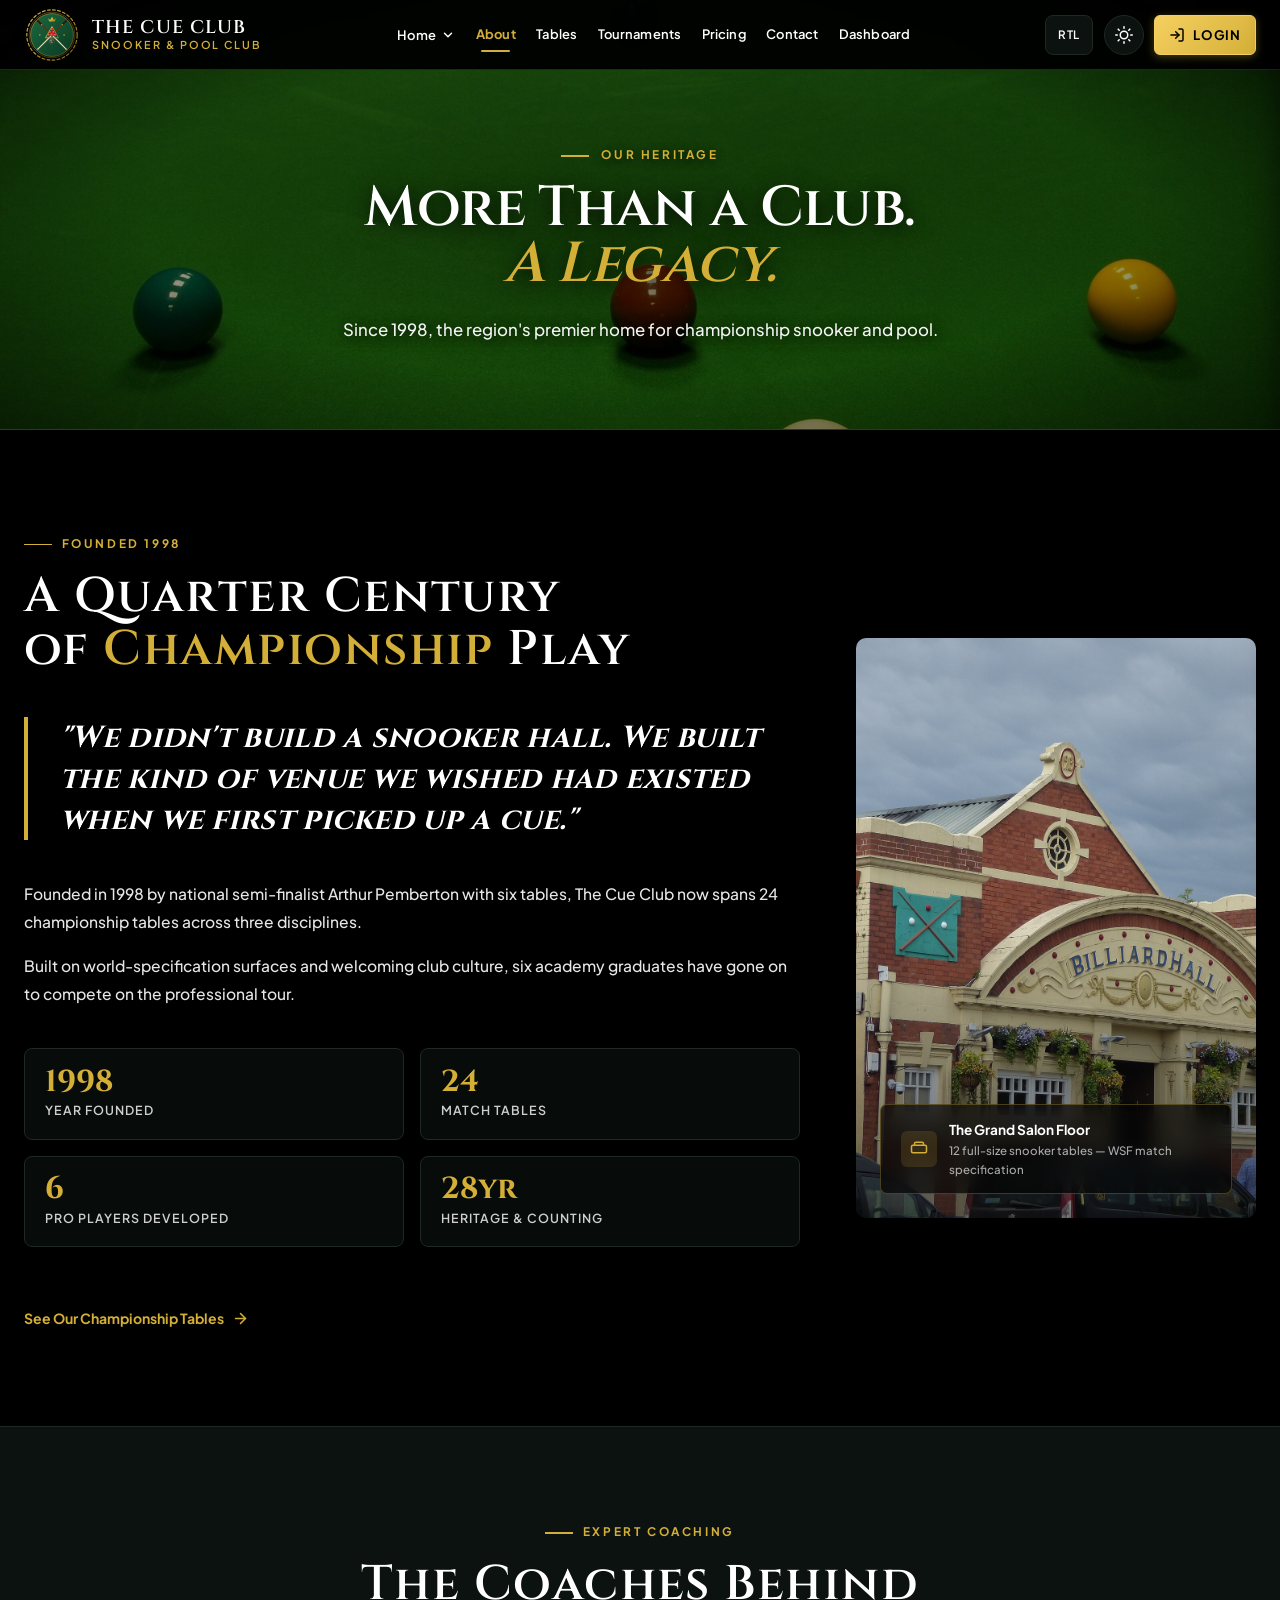
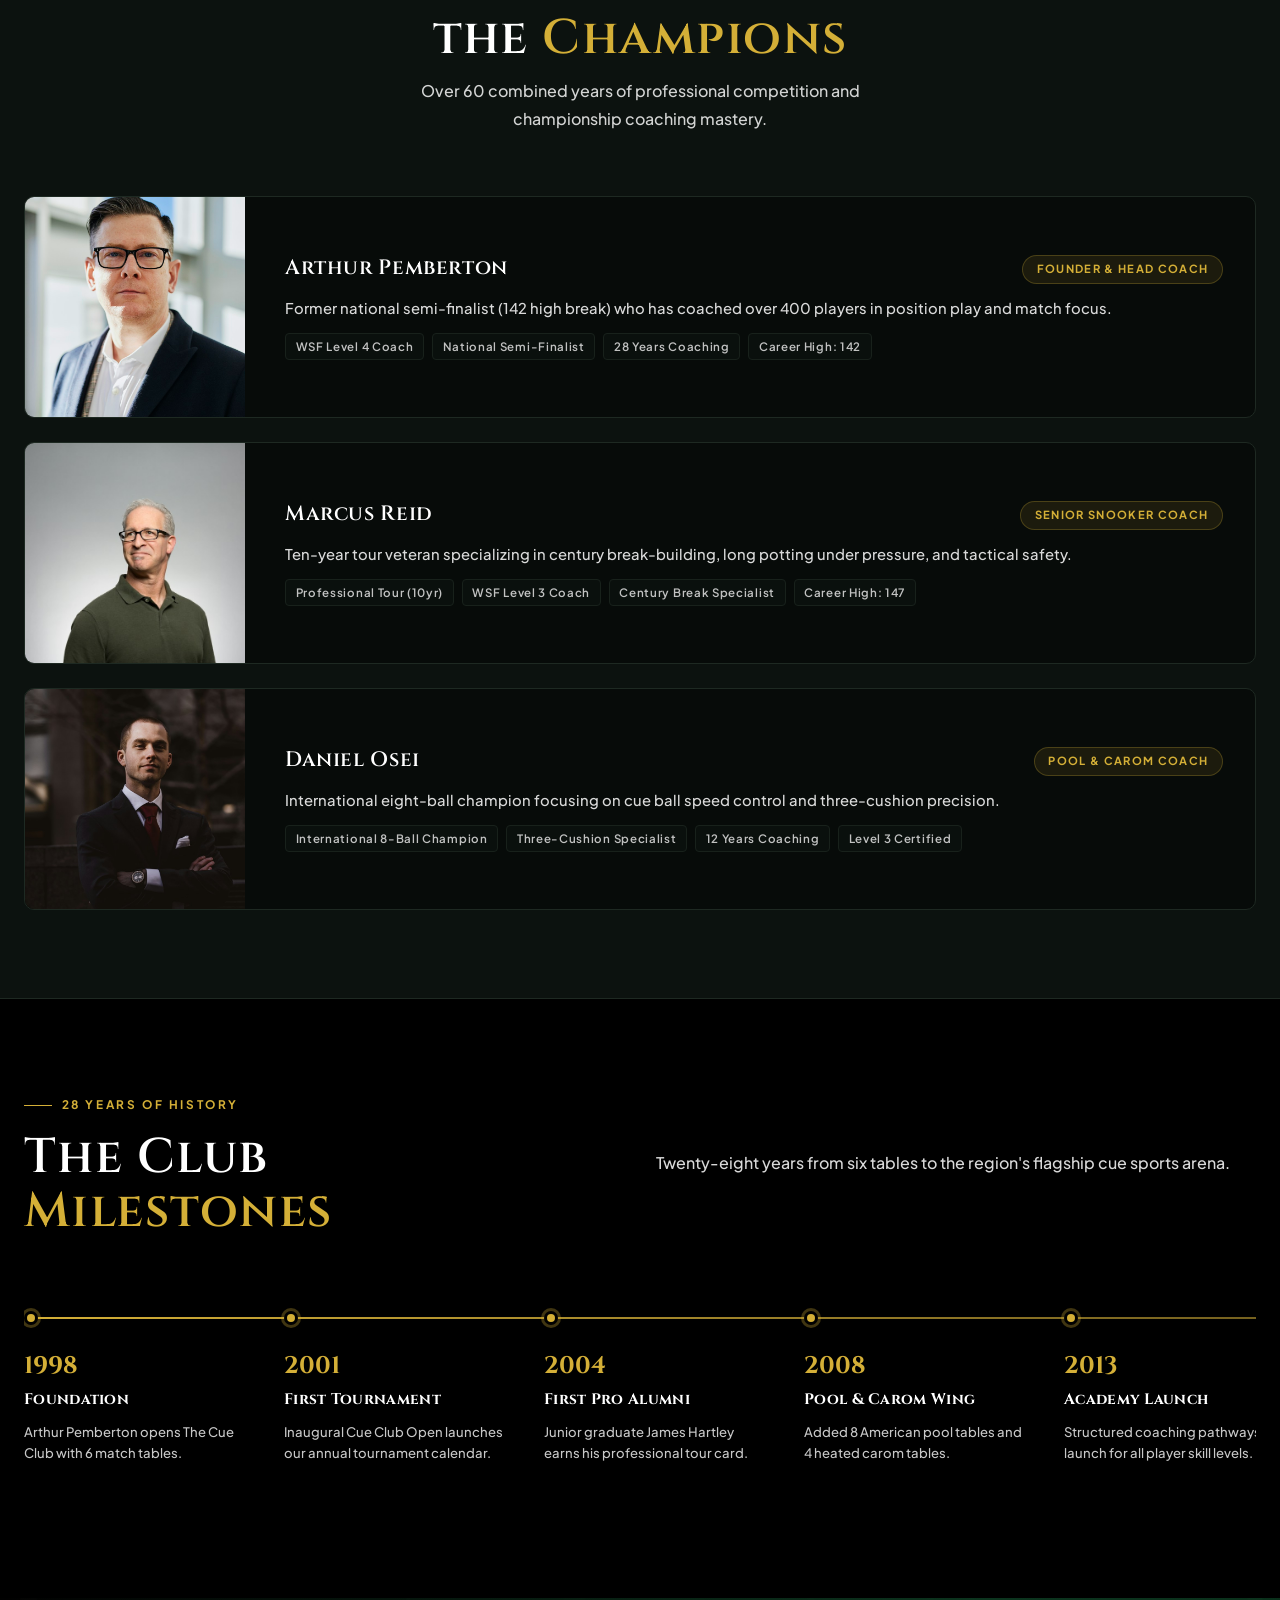
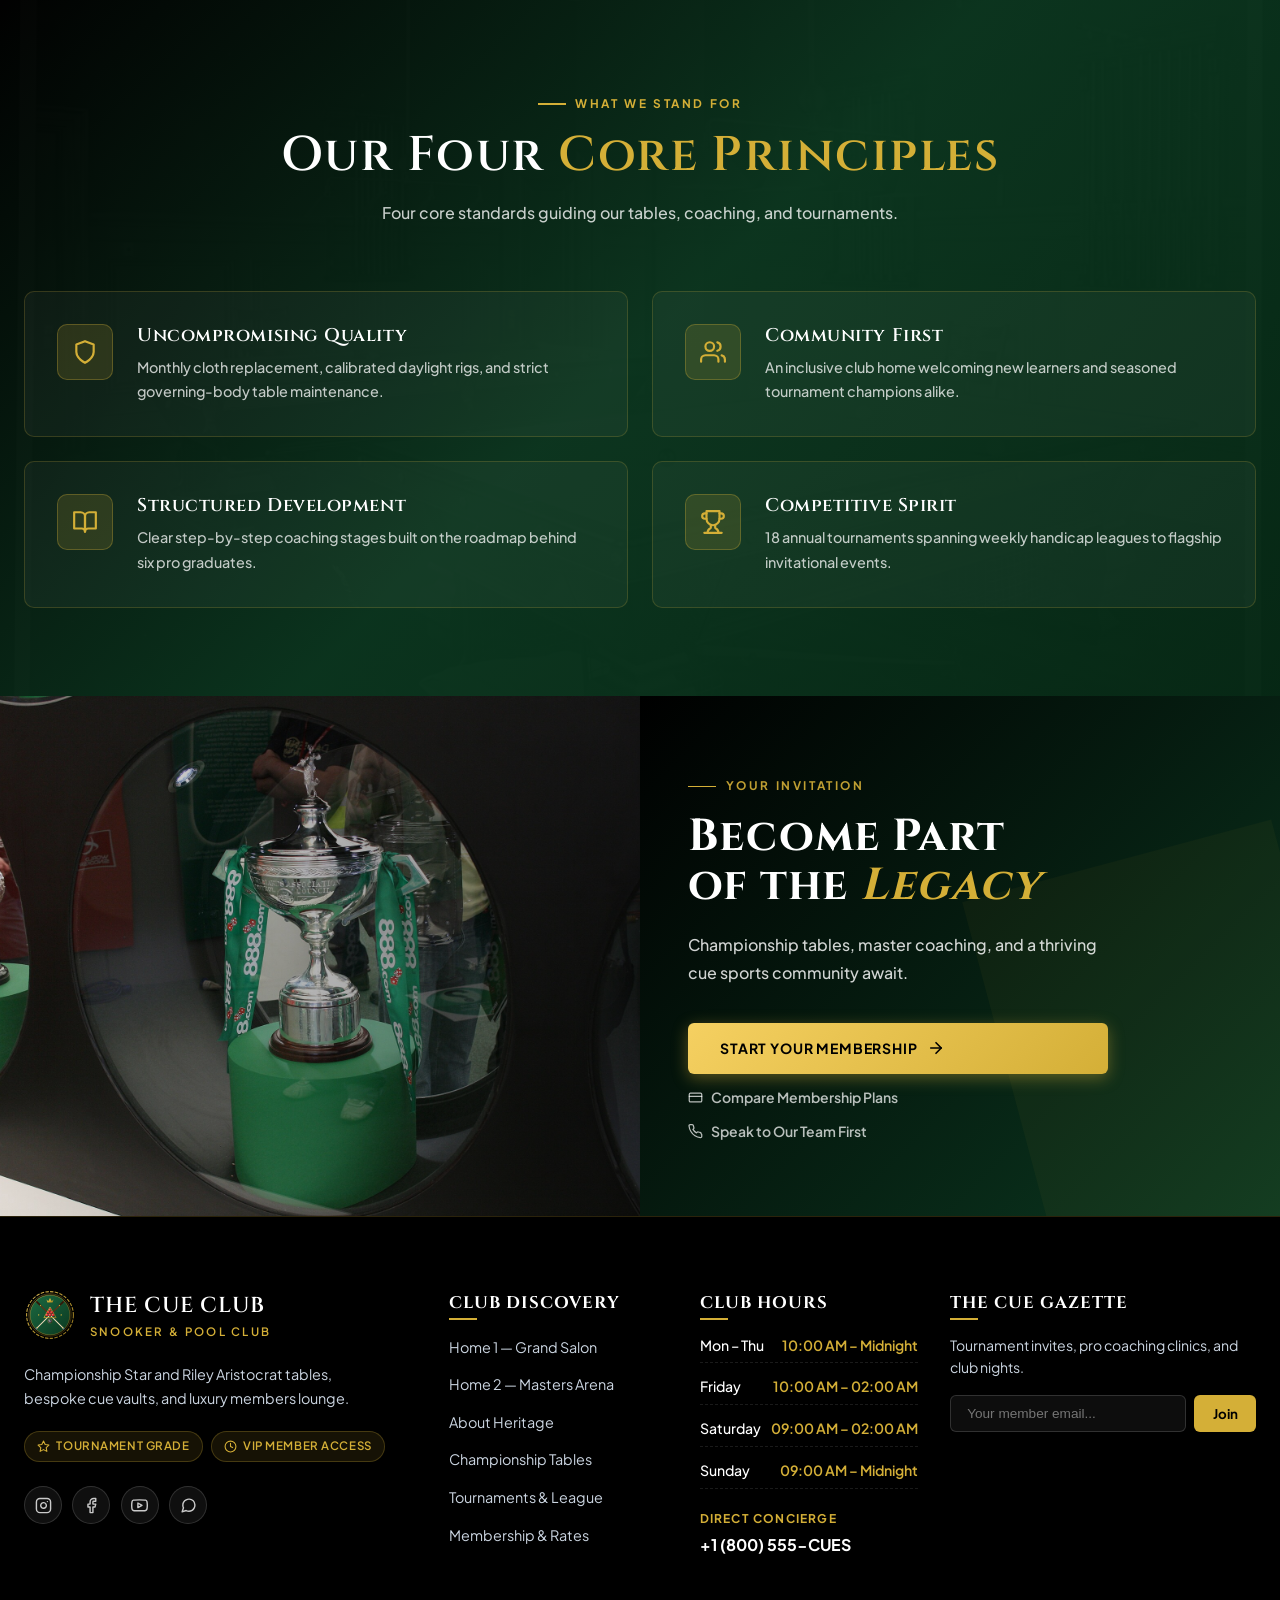
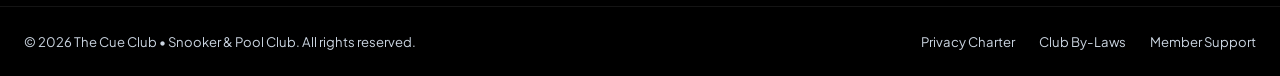
==== commit 64fa997d: "update" ====
--- a/about.html
+++ b/about.html
@@ -134,11 +134,6 @@
       </div>
       <div class="cue-container">
         <div class="ab-page-banner-inner">
-          <nav class="ab-breadcrumb" aria-label="Breadcrumb">
-            <a href="index.html">Home</a>
-            <span class="ab-breadcrumb-sep" aria-hidden="true">›</span>
-            <span class="ab-breadcrumb-current">About</span>
-          </nav>
           <div class="ab-page-banner-eyebrow">
             <span class="ab-rule" aria-hidden="true"></span>
             Our Heritage
@@ -550,6 +545,31 @@
               VIP Member Access
             </span>
           </div>
+          <div class="footer-socials" aria-label="Social Media">
+            <a href="#" class="footer-social-link" aria-label="Instagram">
+              <svg viewBox="0 0 24 24" fill="none" stroke-width="2" stroke-linecap="round" stroke-linejoin="round" aria-hidden="true">
+                <rect x="2" y="2" width="20" height="20" rx="5" ry="5"></rect>
+                <path d="M16 11.37A4 4 0 1 1 12.63 8 4 4 0 0 1 16 11.37z"></path>
+                <line x1="17.5" y1="6.5" x2="17.51" y2="6.5"></line>
+              </svg>
+            </a>
+            <a href="#" class="footer-social-link" aria-label="Facebook">
+              <svg viewBox="0 0 24 24" fill="none" stroke-width="2" stroke-linecap="round" stroke-linejoin="round" aria-hidden="true">
+                <path d="M18 2h-3a5 5 0 0 0-5 5v3H7v4h3v8h4v-8h3l1-4h-4V7a1 1 0 0 1 1-1h3z"></path>
+              </svg>
+            </a>
+            <a href="#" class="footer-social-link" aria-label="YouTube">
+              <svg viewBox="0 0 24 24" fill="none" stroke-width="2" stroke-linecap="round" stroke-linejoin="round" aria-hidden="true">
+                <path d="M22.54 6.42a2.78 2.78 0 0 0-1.94-2C18.88 4 12 4 12 4s-6.88 0-8.6.46a2.78 2.78 0 0 0-1.94 2A29 29 0 0 0 1 11.75a29 29 0 0 0 .46 5.33A2.78 2.78 0 0 0 3.4 19c1.72.46 8.6.46 8.6.46s6.88 0 8.6-.46a2.78 2.78 0 0 0 1.94-2 29 29 0 0 0 .46-5.25 29 29 0 0 0-.46-5.33z"></path>
+                <polygon points="9.75 15.02 15.5 11.75 9.75 8.48 9.75 15.02"></polygon>
+              </svg>
+            </a>
+            <a href="#" class="footer-social-link" aria-label="Contact Chat">
+              <svg viewBox="0 0 24 24" fill="none" stroke-width="2" stroke-linecap="round" stroke-linejoin="round" aria-hidden="true">
+                <path d="M21 11.5a8.38 8.38 0 0 1-.9 3.8 8.5 8.5 0 0 1-7.6 4.7 8.38 8.38 0 0 1-3.8-.9L3 21l1.9-5.7a8.38 8.38 0 0 1-.9-3.8 8.5 8.5 0 0 1 4.7-7.6 8.38 8.38 0 0 1 3.8-.9h.5a8.48 8.48 0 0 1 8 8v.5z"></path>
+              </svg>
+            </a>
+          </div>
         </div>
         <div>
           <h4 class="footer-heading">Club Discovery</h4>
--- a/assets/css/style.css
+++ b/assets/css/style.css
@@ -261,8 +261,8 @@
 }
 
 .brand-logo-img {
-  width: 44px;
-  height: 44px;
+  width: 56px;
+  height: 56px;
   object-fit: contain;
   transition: transform var(--transition-fast);
 }
@@ -280,7 +280,7 @@
 .brand-name {
   font-family: var(--font-heading);
   font-size: 1.15rem;
-  font-weight: 800;
+  font-weight: 600;
   letter-spacing: 0.06em;
   color: var(--text-main);
   text-transform: uppercase;
@@ -422,8 +422,8 @@
   display: inline-flex;
   align-items: center;
   justify-content: center;
-  width: 38px;
-  height: 38px;
+  width: 40px;
+  height: 40px;
   border-radius: 50%;
   color: var(--text-main);
   background: var(--bg-surface-elevated);
@@ -446,12 +446,12 @@
 .rtl-toggle-btn {
   width: auto;
   min-width: 46px;
-  height: 38px;
-  padding: 0 0.7rem;
+  height: 40px;
+  padding: 0 0.75rem;
   border-radius: 8px;
   font-family: var(--font-body);
   font-size: 0.72rem;
-  font-weight: 800;
+  font-weight: 600;
   letter-spacing: 0.06em;
   text-transform: uppercase;
 }
@@ -471,8 +471,10 @@
 .btn-login {
   display: inline-flex;
   align-items: center;
+  justify-content: center;
   gap: 0.5rem;
-  padding: 0.55rem 1.25rem;
+  height: 40px;
+  padding: 0 1.25rem;
   font-family: var(--font-body);
   font-size: 0.85rem;
   font-weight: 700;
@@ -505,8 +507,8 @@
   display: none; /* Visible only on tablet/mobile via responsive.css */
   align-items: center;
   justify-content: center;
-  width: 42px;
-  height: 42px;
+  width: 40px;
+  height: 40px;
   border-radius: 8px;
   background: var(--bg-surface-elevated);
   border: 1px solid var(--border-color);
@@ -839,7 +841,7 @@
 .footer-brand-name {
   font-family: var(--font-heading);
   font-size: 1.35rem;
-  font-weight: 800;
+  font-weight: 600;
   color: #FFFFFF;
   letter-spacing: 0.05em;
   text-transform: uppercase;
@@ -884,6 +886,39 @@
 .footer-badge svg {
   width: 13px;
   height: 13px;
+  stroke: currentColor;
+}
+
+.footer-socials {
+  display: flex;
+  align-items: center;
+  gap: 0.65rem;
+  margin-top: 0.25rem;
+}
+
+.footer-social-link {
+  display: inline-flex;
+  align-items: center;
+  justify-content: center;
+  width: 38px;
+  height: 38px;
+  border-radius: 50%;
+  background: rgba(255, 255, 255, 0.06);
+  border: 1px solid rgba(255, 255, 255, 0.14);
+  color: rgba(255, 255, 255, 0.78);
+  transition: all var(--transition-fast);
+}
+
+.footer-social-link:hover {
+  color: #000000;
+  background: var(--color-gold);
+  border-color: var(--color-gold);
+  transform: translateY(-2px);
+}
+
+.footer-social-link svg {
+  width: 17px;
+  height: 17px;
   stroke: currentColor;
 }
 
--- a/assets/css/about.css
+++ b/assets/css/about.css
@@ -30,7 +30,7 @@
 .ab-title {
   font-family: var(--font-heading);
   font-size: clamp(1.9rem, 3.8vw, 3.1rem);
-  font-weight: 800;
+  font-weight: 600;
   line-height: 1.1;
   letter-spacing: 0.03em;
   color: var(--text-main);
@@ -144,8 +144,8 @@
 
 .ab-page-banner-title {
   font-family: var(--font-heading);
-  font-size: clamp(2.5rem, 5.5vw, 5rem);
-  font-weight: 900;
+  font-size: clamp(2.1rem, 4.4vw, 3.65rem);
+  font-weight: 600;
   color: #FFFFFF;
   line-height: 0.98;
   letter-spacing: -0.01em;
@@ -278,7 +278,7 @@
 .ab-fact-num {
   font-family: var(--font-heading);
   font-size: 1.9rem;
-  font-weight: 900;
+  font-weight: 700;
   color: var(--color-gold);
   line-height: 1;
   display: block;
@@ -487,7 +487,7 @@
 .ab-coach-name {
   font-family: var(--font-heading);
   font-size: 1.3rem;
-  font-weight: 800;
+  font-weight: 600;
   color: var(--text-main);
   letter-spacing: 0.03em;
 }
@@ -641,7 +641,7 @@
 .ab-milestone-year {
   font-family: var(--font-heading);
   font-size: 1.5rem;
-  font-weight: 900;
+  font-weight: 700;
   color: var(--color-gold);
   line-height: 1;
   margin-bottom: 0.65rem;
@@ -775,7 +775,7 @@
 .ab-value-title {
   font-family: var(--font-heading);
   font-size: 1.15rem;
-  font-weight: 800;
+  font-weight: 600;
   color: #FFFFFF;
   letter-spacing: 0.03em;
 }
@@ -855,7 +855,7 @@
 .ab-cta-title {
   font-family: var(--font-heading);
   font-size: clamp(2rem, 3.5vw, 3rem);
-  font-weight: 900;
+  font-weight: 700;
   color: #FFFFFF;
   line-height: 1.1;
   margin-bottom: 1.25rem;
--- a/assets/css/responsive.css
+++ b/assets/css/responsive.css
@@ -118,8 +118,8 @@
   }
 
   .brand-logo-img {
-    width: 36px;
-    height: 36px;
+    width: 46px;
+    height: 46px;
   }
 
   .brand-name {
@@ -191,8 +191,8 @@
   }
 
   .brand-logo-img {
-    width: 34px;
-    height: 34px;
+    width: 42px;
+    height: 42px;
   }
 
   .brand-name {
@@ -251,8 +251,8 @@
   }
 
   .brand-logo-img {
-    width: 33px;
-    height: 33px;
+    width: 40px;
+    height: 40px;
   }
 
   .brand-name {
@@ -334,8 +334,8 @@
   }
 
   .brand-logo-img {
-    width: 30px;
-    height: 30px;
+    width: 38px;
+    height: 38px;
   }
 
   .brand-name {
@@ -385,8 +385,8 @@
   }
 
   .brand-logo-img {
-    width: 28px;
-    height: 28px;
+    width: 36px;
+    height: 36px;
   }
 
   .brand-name {
@@ -636,7 +636,7 @@
 .tn-cta-right img,
 .ct-map-side img,
 .ct-channel-bg img,
-.lg-img-panel img,
+.lg-img-panel > img,
 .lg-dashboard-img img {
   width: 100% !important;
   height: 100% !important;
